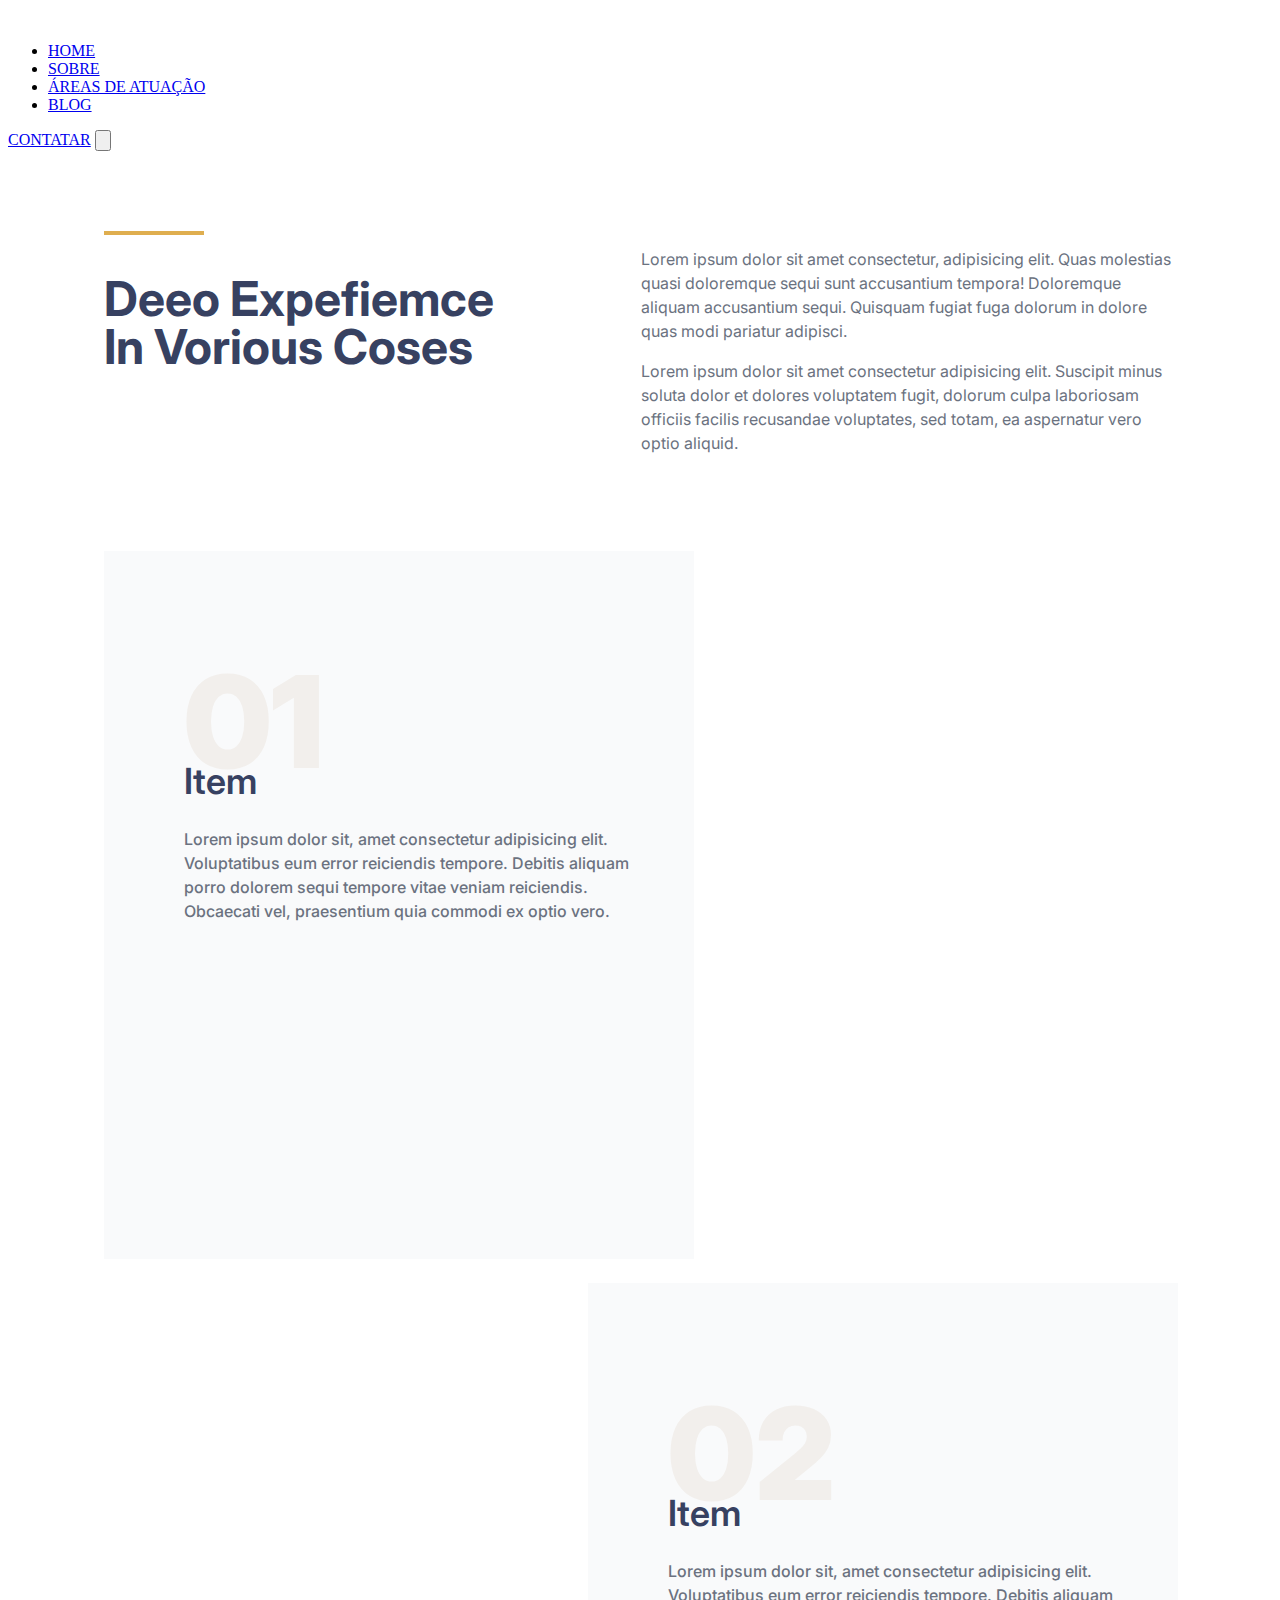
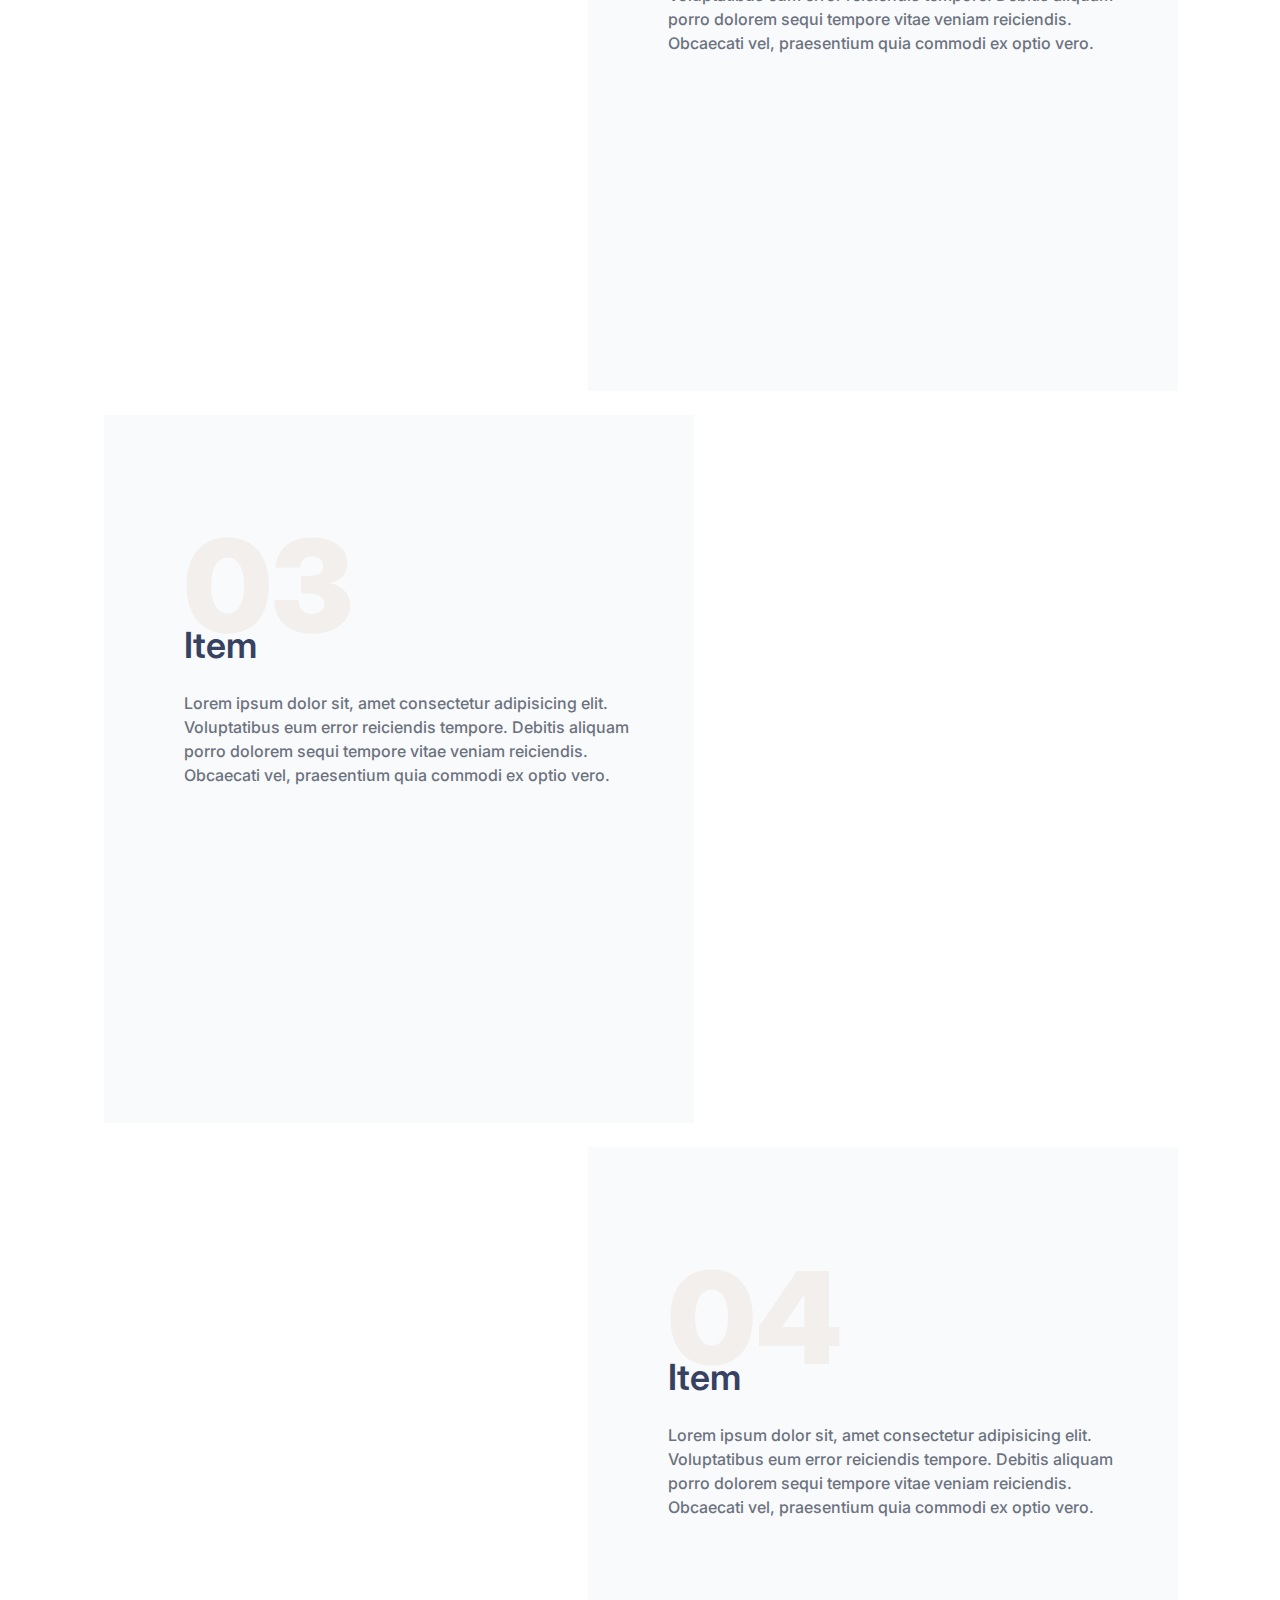
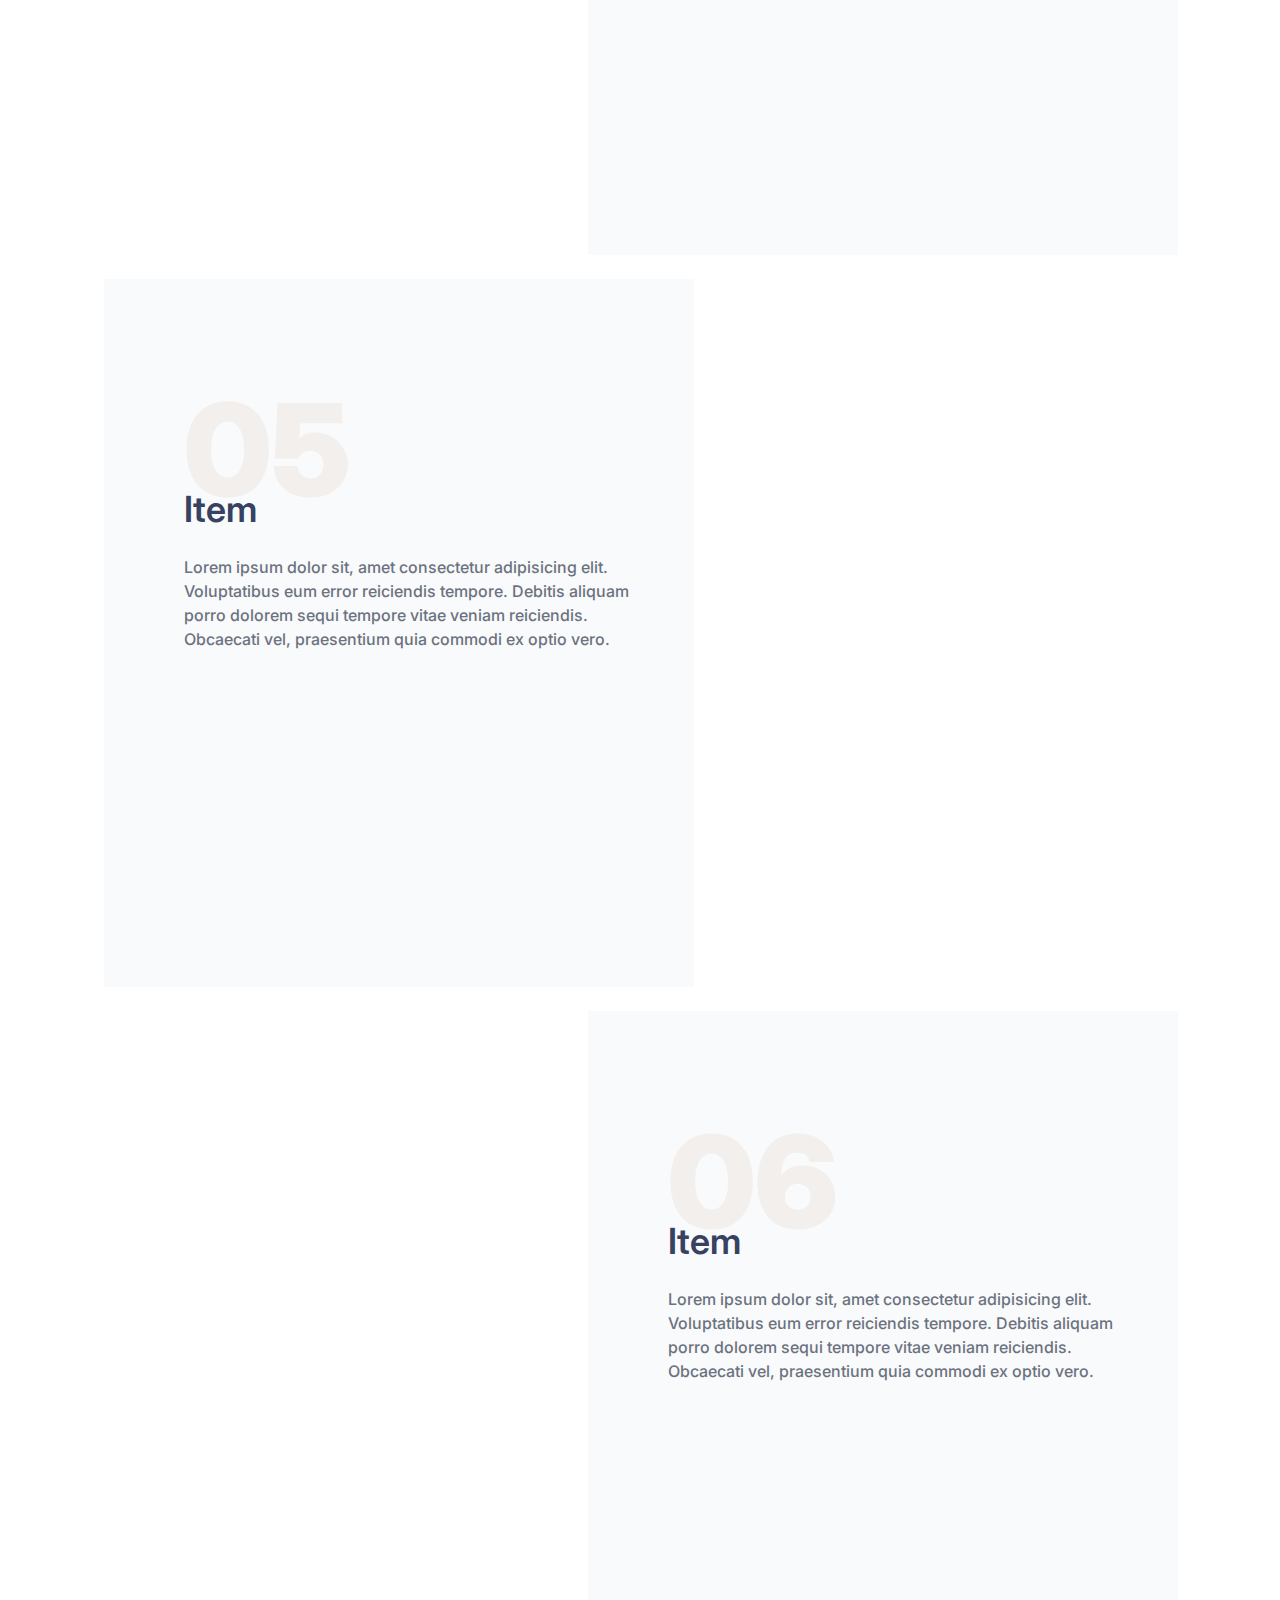
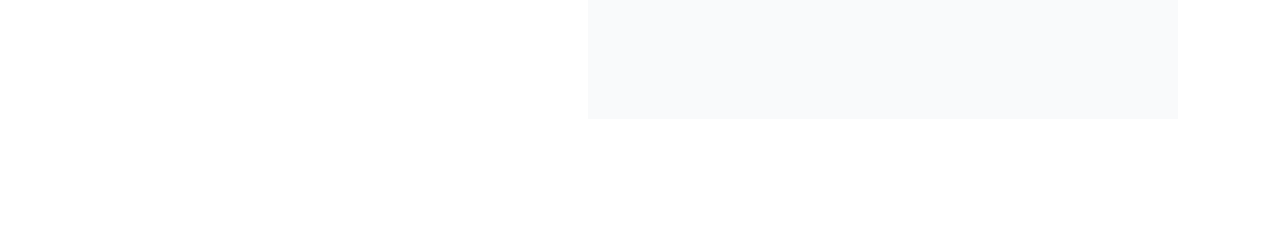
==== areasdeatuacao/index.html @ 04ce1895 "Add files via upload" ====
<!DOCTYPE html>
<html lang="pt-br">
<head>
    <meta charset="UTF-8">
    <meta name="viewport" content="width=device-width, initial-scale=1.0">
    <title>Home - Felipe de Castro Adv</title>
    <link rel="icon" type="image/x-icon" href="/resources/fdc - Copia.png">
    <link rel="stylesheet" href="/felipedecastro/style/main.css">
    <link rel="stylesheet" href="style.css">
</head>
<body>
    <header>
        <a href="/felipedecastro">
            <img class="logo" src="/felipedecastro/resources/fdc_main_logo.png" alt="">
        </a>

        <ul class="pages">
            <li><a href="/felipedecastro" class="page">HOME</a></li>
            <li><a href="/felipedecastro/sobre/" class="page">SOBRE</a></li>
            <li class="active"><a href="/felipedecastro/areasdeatuacao/" class="page active">ÁREAS DE ATUAÇÃO</a></li>
            <li><a href="#" class="page">BLOG</a></li>
        </ul>
        
        <div class="btn-nav">
            <a href="/felipedecastro/contato/" class="btn contact-btn">CONTATAR</a>
            <input type="button" id="menu">
        </div>
    </header>
    <div id="container">
        <div id="text-before-content-wp">
            <div class="bar-nav">
                <div class="bar"></div>
                <h2>Deeo Expefiemce<br/>
                    In Vorious Coses</h2>
            </div>
            <div class="paragraph-nav">
                <p>Lorem ipsum dolor sit amet consectetur, adipisicing elit. Quas molestias quasi doloremque sequi sunt accusantium tempora! Doloremque aliquam accusantium sequi. Quisquam fugiat fuga dolorum in dolore quas modi pariatur adipisci.</p>
                <p>Lorem ipsum dolor sit amet consectetur adipisicing elit. Suscipit minus soluta dolor et dolores voluptatem fugit, dolorum culpa laboriosam officiis facilis recusandae voluptates, sed totam, ea aspernatur vero optio aliquid.</p>
            </div>
        </div>
        <section id="content-wp">
            <div class="item-text-image">
                <div class="item-text">
                    <h3><span>01</span>Item</h3>
                    <p>Lorem ipsum dolor sit, amet consectetur adipisicing elit. Voluptatibus eum error reiciendis tempore. Debitis aliquam porro dolorem sequi tempore vitae veniam reiciendis. Obcaecati vel, praesentium quia commodi ex optio vero.</p>
                </div>
                <img src="https://hughesmathews.com/wp-content/uploads/2023/02/homepage_card2.png" alt="">
            </div>
            <div class="item-text-image reverse">
                <div class="item-text">
                    <h3><span>02</span>Item</h3>
                    <p>Lorem ipsum dolor sit, amet consectetur adipisicing elit. Voluptatibus eum error reiciendis tempore. Debitis aliquam porro dolorem sequi tempore vitae veniam reiciendis. Obcaecati vel, praesentium quia commodi ex optio vero.</p>
                </div>
                <img src="https://hughesmathews.com/wp-content/uploads/2023/02/homepage_card2.png" alt="">
            </div>
            <div class="item-text-image">
                <div class="item-text">
                    <h3><span>03</span>Item</h3>
                    <p>Lorem ipsum dolor sit, amet consectetur adipisicing elit. Voluptatibus eum error reiciendis tempore. Debitis aliquam porro dolorem sequi tempore vitae veniam reiciendis. Obcaecati vel, praesentium quia commodi ex optio vero.</p>
                </div>
                <img src="https://hughesmathews.com/wp-content/uploads/2023/02/homepage_card2.png" alt="">
            </div>
            <div class="item-text-image reverse">
                <div class="item-text">
                    <h3><span>04</span>Item</h3>
                    <p>Lorem ipsum dolor sit, amet consectetur adipisicing elit. Voluptatibus eum error reiciendis tempore. Debitis aliquam porro dolorem sequi tempore vitae veniam reiciendis. Obcaecati vel, praesentium quia commodi ex optio vero.</p>
                </div>
                <img src="https://hughesmathews.com/wp-content/uploads/2023/02/homepage_card2.png" alt="">
            </div>
            <div class="item-text-image">
                <div class="item-text">
                    <h3><span>05</span>Item</h3>
                    <p>Lorem ipsum dolor sit, amet consectetur adipisicing elit. Voluptatibus eum error reiciendis tempore. Debitis aliquam porro dolorem sequi tempore vitae veniam reiciendis. Obcaecati vel, praesentium quia commodi ex optio vero.</p>
                </div>
                <img src="https://hughesmathews.com/wp-content/uploads/2023/02/homepage_card2.png" alt="">
            </div>
            <div class="item-text-image reverse">
                <div class="item-text">
                    <h3><span>06</span>Item</h3>
                    <p>Lorem ipsum dolor sit, amet consectetur adipisicing elit. Voluptatibus eum error reiciendis tempore. Debitis aliquam porro dolorem sequi tempore vitae veniam reiciendis. Obcaecati vel, praesentium quia commodi ex optio vero.</p>
                </div>
                <img src="https://hughesmathews.com/wp-content/uploads/2023/02/homepage_card2.png" alt="">
            </div>
        </section>
    </div>
    <script src="/felipedecastro/main.js"></script>
</body>
</html>
---- areasdeatuacao/style.css ----
@import url("https://fonts.googleapis.com/css2?family=Inter:wght@100..900&display=swap");
#container {
  width: 85%;
  margin-left: 7.5vw;
}

#content-wp {
  padding-bottom: 80px;
}

#text-before-content-wp {
  display: flex;
  font-family: "Inter", sans-serif;
  padding: 80px 0;
}
#text-before-content-wp p:not(:last-child) {
  margin-bottom: 16px;
}
#text-before-content-wp p {
  font-family: "Inter", sans-serif;
  font-size: 16px;
  color: #6B7280;
  line-height: 150%;
}
#text-before-content-wp .bar-nav {
  width: 50%;
}
#text-before-content-wp .paragraph-nav {
  width: 50%;
}
#text-before-content-wp .bar {
  width: 100px;
  height: 4px;
  background-color: #DFAE4F;
  margin-bottom: 32px;
}
#text-before-content-wp h2 {
  color: #374161;
  font-weight: 700;
  font-size: 48px;
  line-height: 1;
  font-family: "Inter", sans-serif;
}

.reverse {
  flex-direction: row-reverse;
}

.item-text-image {
  display: flex;
  height: 708px;
  gap: 24px;
  margin-bottom: 24px;
}
.item-text-image .item-text {
  width: 50%;
  padding: 80px 50px 80px 80px;
  background-color: #F9FAFB;
}
.item-text-image .item-text span {
  position: absolute;
  bottom: 4px;
  color: rgba(186, 151, 109, 0.1);
  font-size: 128px;
  font-family: "Inter", sans-serif;
  font-weight: 900;
}
.item-text-image .item-text h3 {
  position: relative;
  margin-bottom: 24px;
  margin-top: 128px;
  font-weight: 600;
  font-size: 36px;
  color: #374161;
  font-family: "Inter", sans-serif;
}
.item-text-image .item-text p {
  font-family: "Inter", sans-serif;
  font-size: 16px;
  color: #6B7280;
  line-height: 150%;
  font-weight: 500;
}
.item-text-image img {
  width: 50%;
  -o-object-fit: cover;
     object-fit: cover;
}/*# sourceMappingURL=style.css.map */
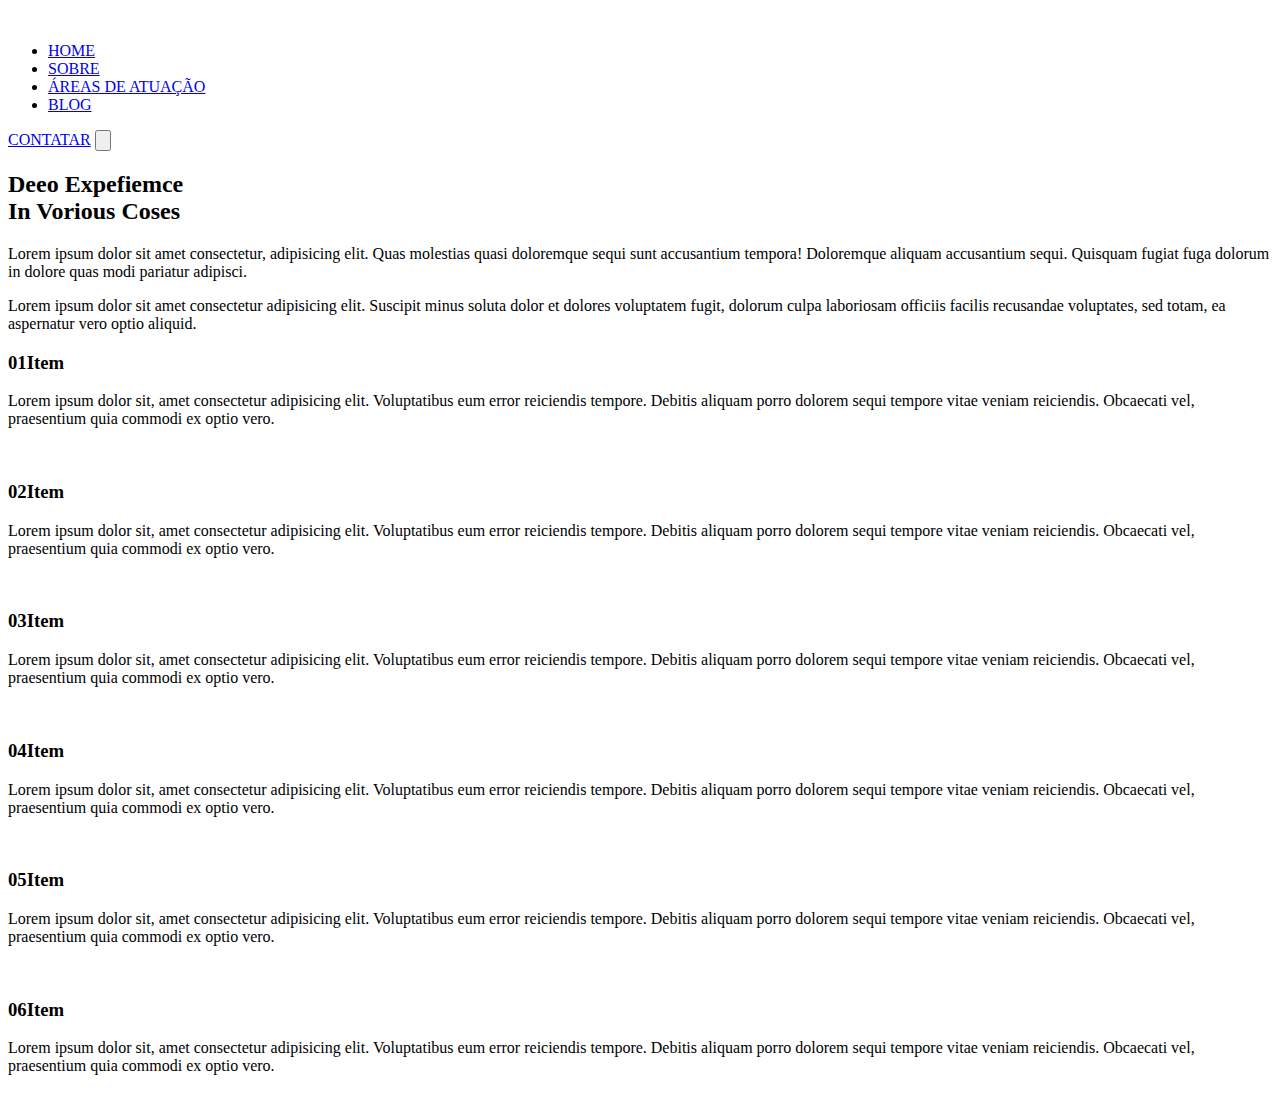
==== commit bf9f104f: "Add files via upload" ====
--- a/areasdeatuacao/index.html
+++ b/areasdeatuacao/index.html
@@ -6,7 +6,7 @@
     <title>Home - Felipe de Castro Adv</title>
     <link rel="icon" type="image/x-icon" href="/resources/fdc - Copia.png">
     <link rel="stylesheet" href="/felipedecastro/style/main.css">
-    <link rel="stylesheet" href="style.css">
+    <link rel="stylesheet" href="/felipedecastro/areasdeatuacao/style.css">
 </head>
 <body>
     <header>
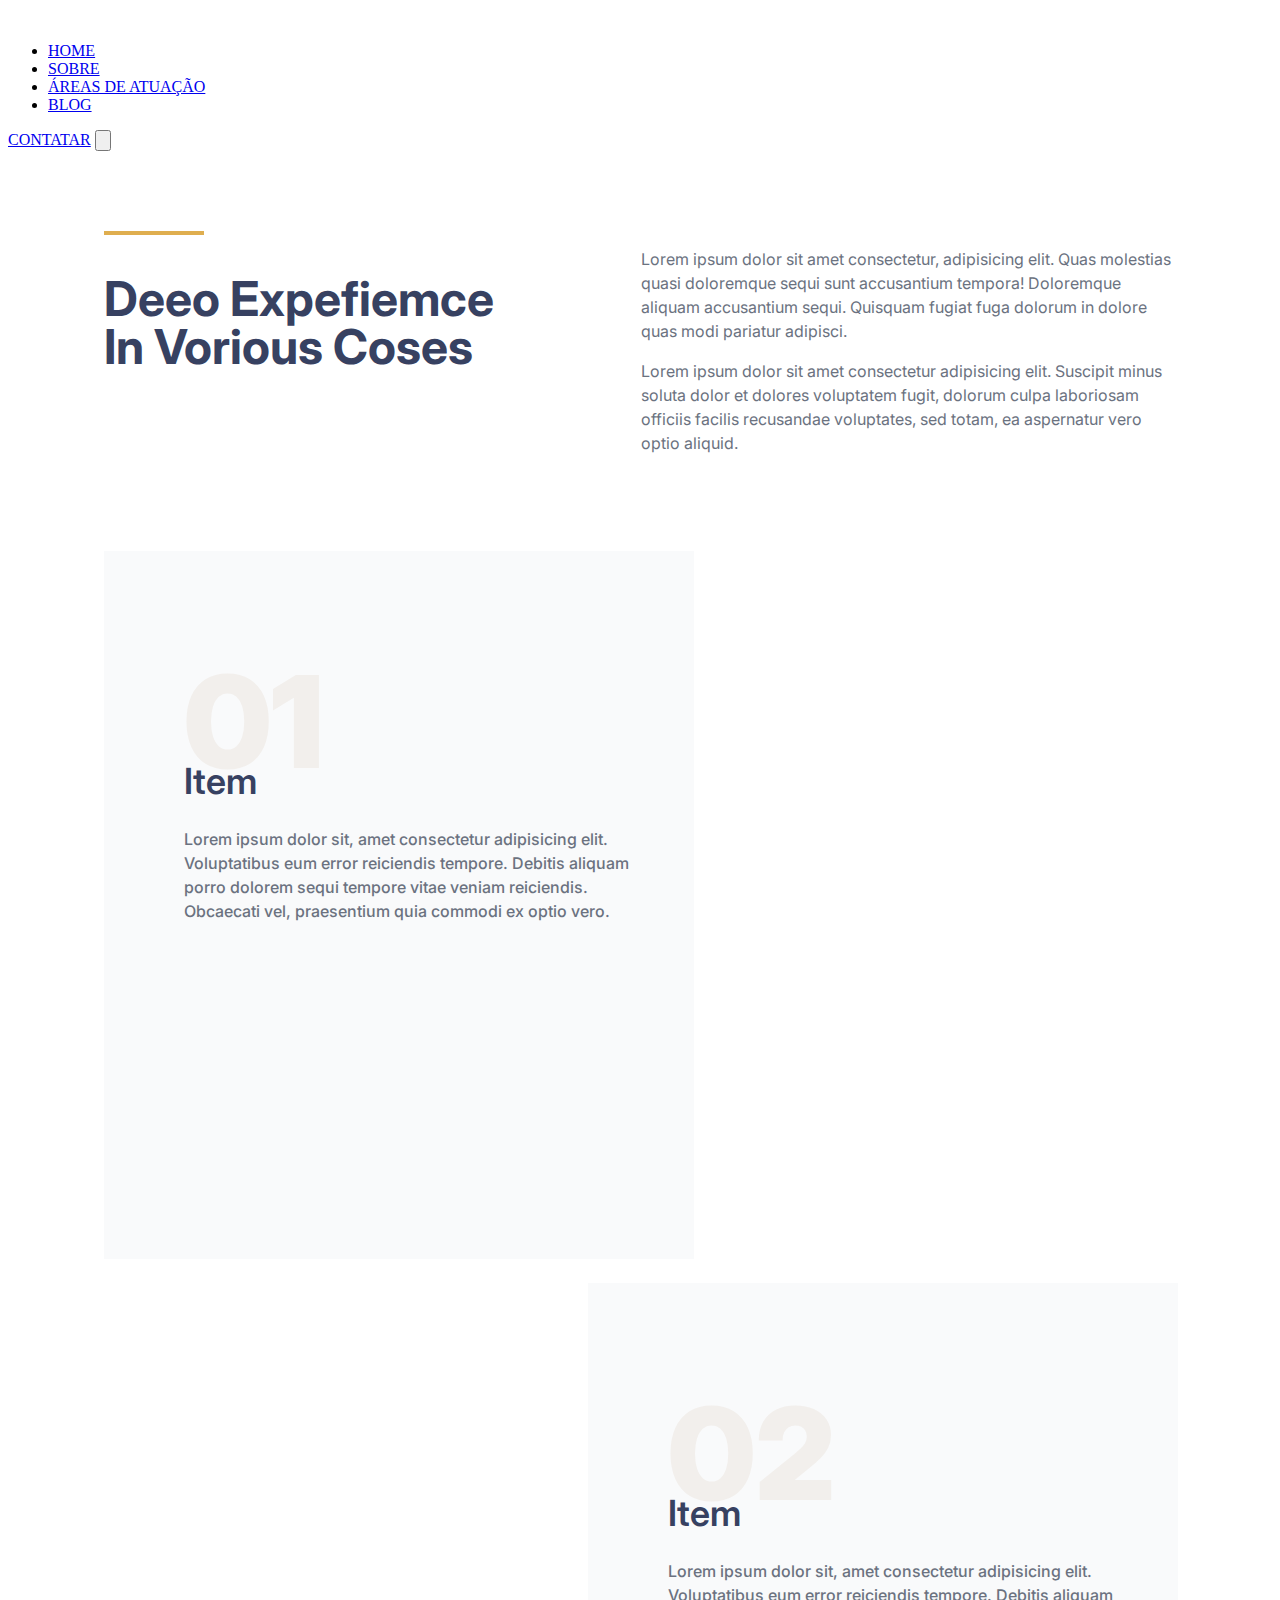
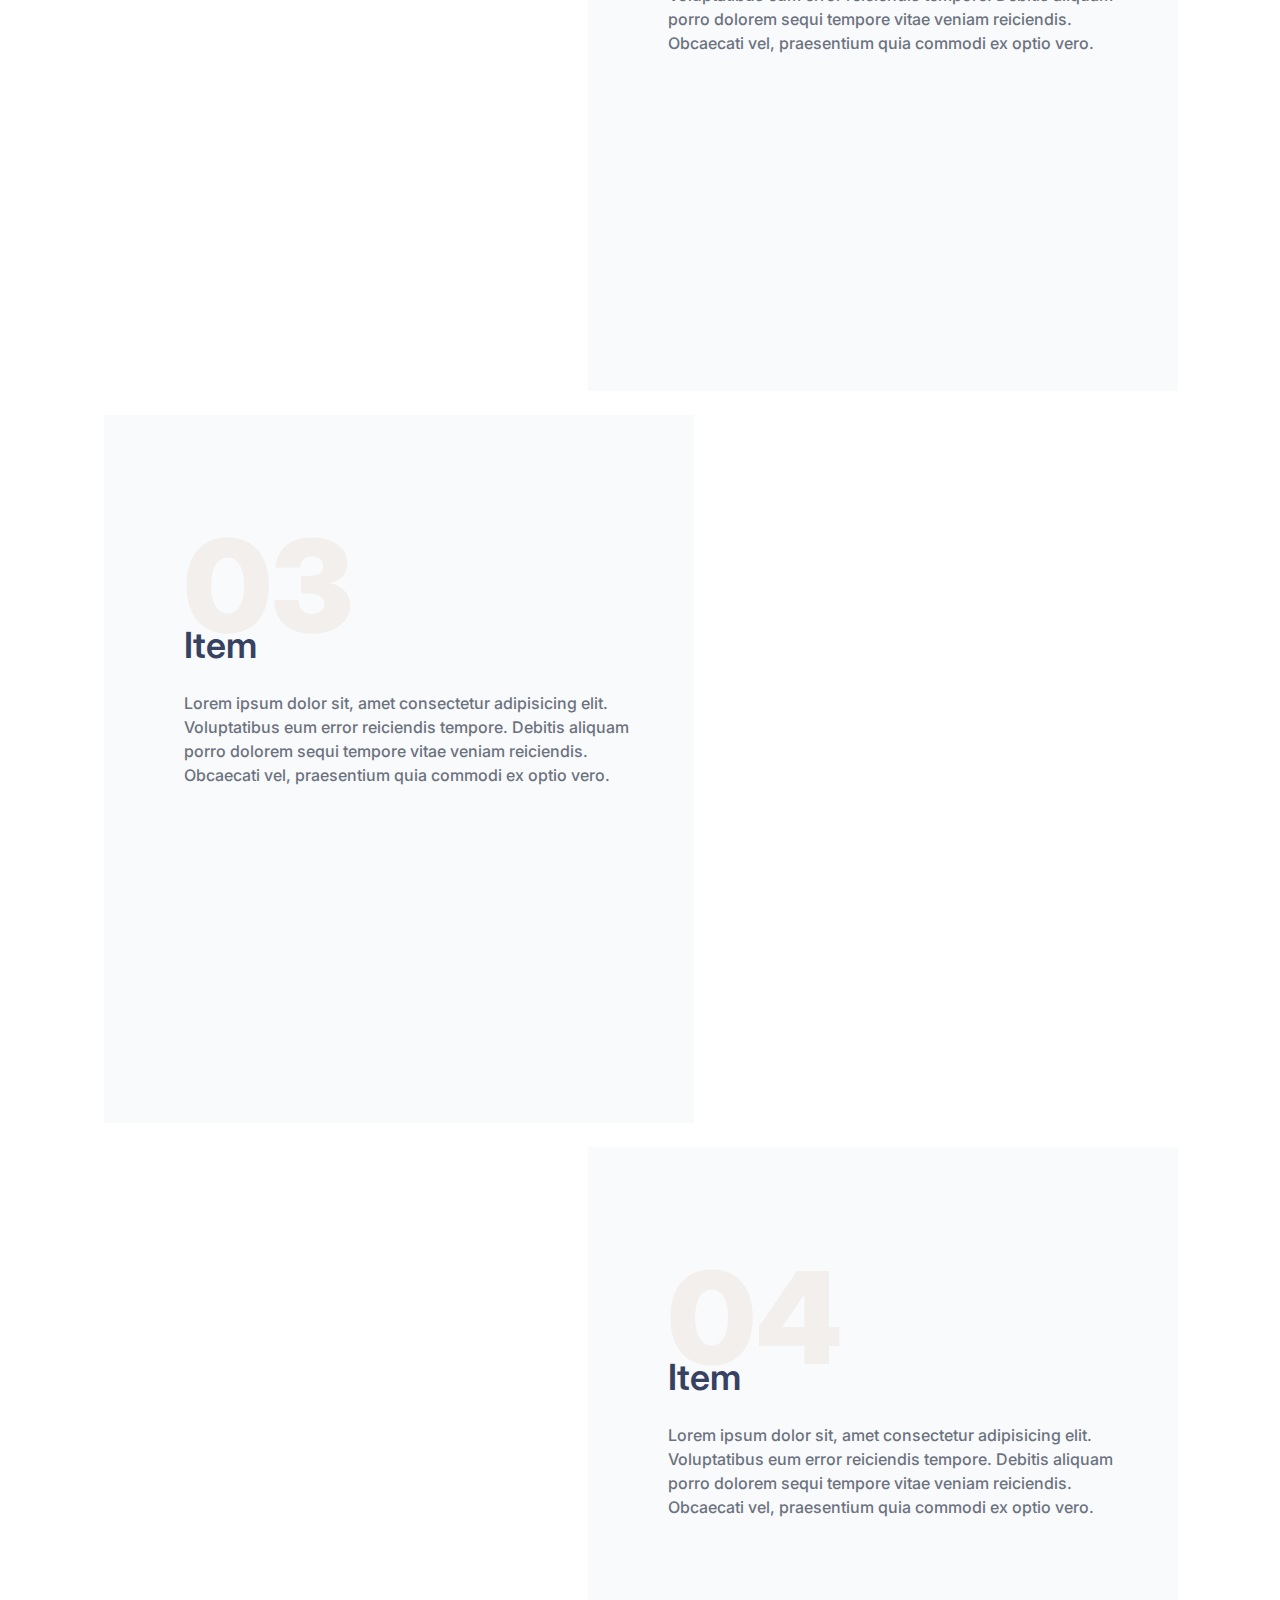
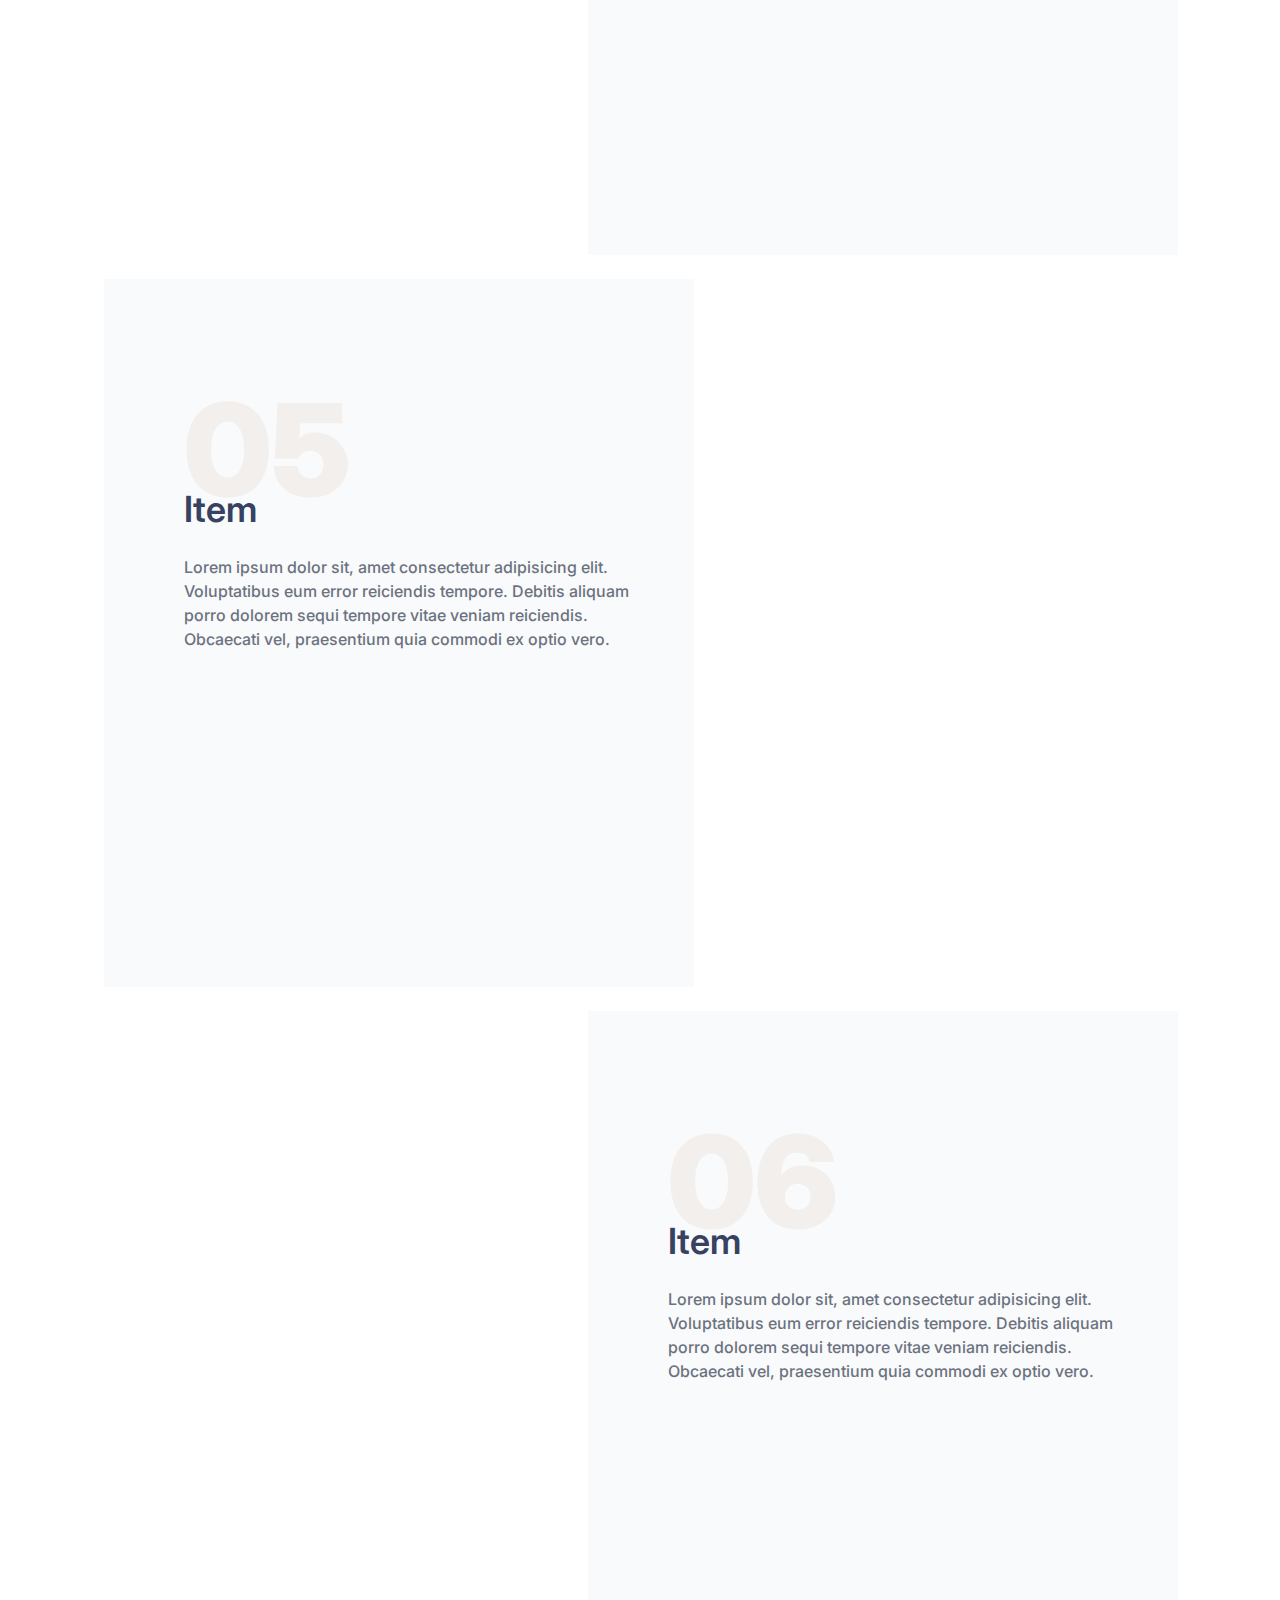
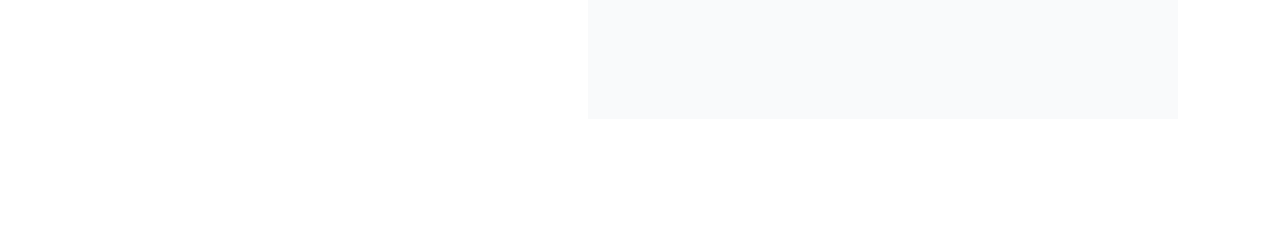
==== commit 0d5f04e7: "Add files via upload" ====
--- a/areasdeatuacao/index.html
+++ b/areasdeatuacao/index.html
@@ -6,7 +6,7 @@
     <title>Home - Felipe de Castro Adv</title>
     <link rel="icon" type="image/x-icon" href="/resources/fdc - Copia.png">
     <link rel="stylesheet" href="/felipedecastro/style/main.css">
-    <link rel="stylesheet" href="/felipedecastro/areasdeatuacao/style.css">
+    <link rel="stylesheet" href="https://arthurnunesdecastro.github.io/felipedecastro/areasdeatuacao/style.css">
 </head>
 <body>
     <header>
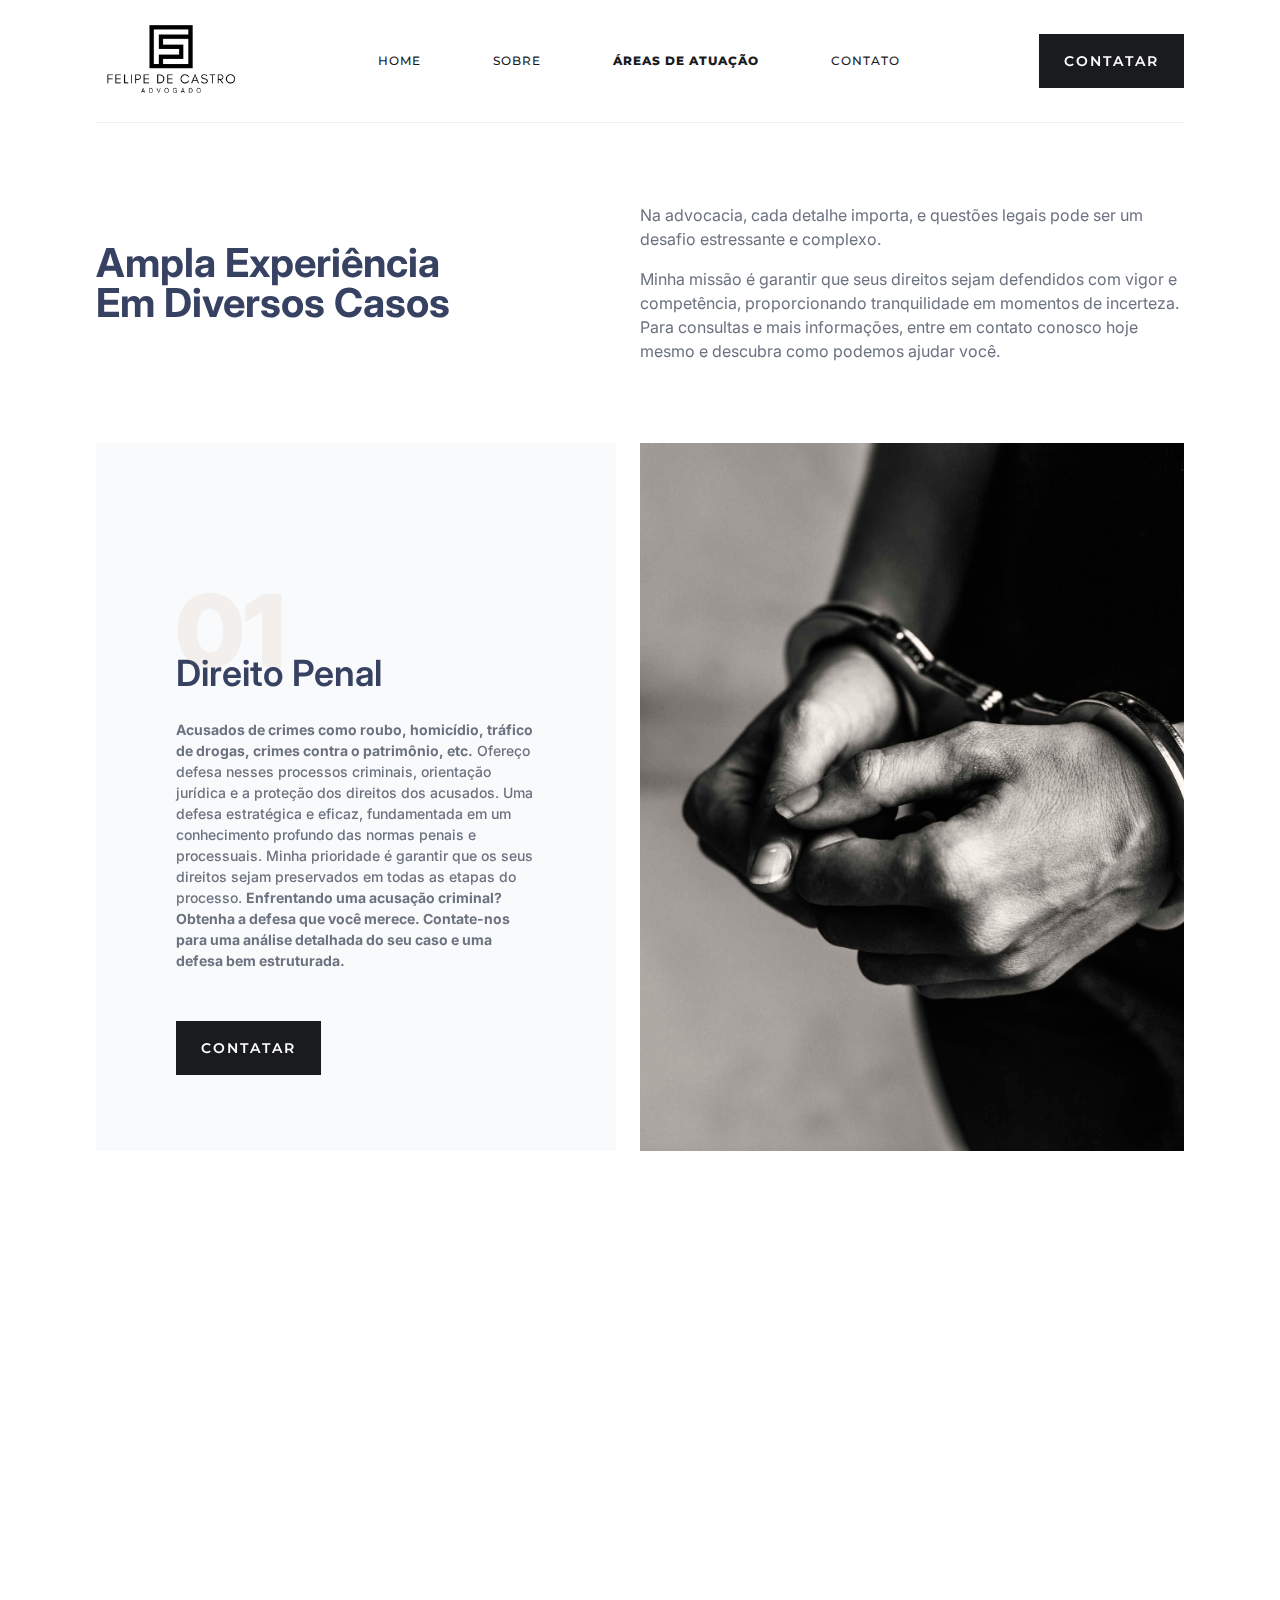
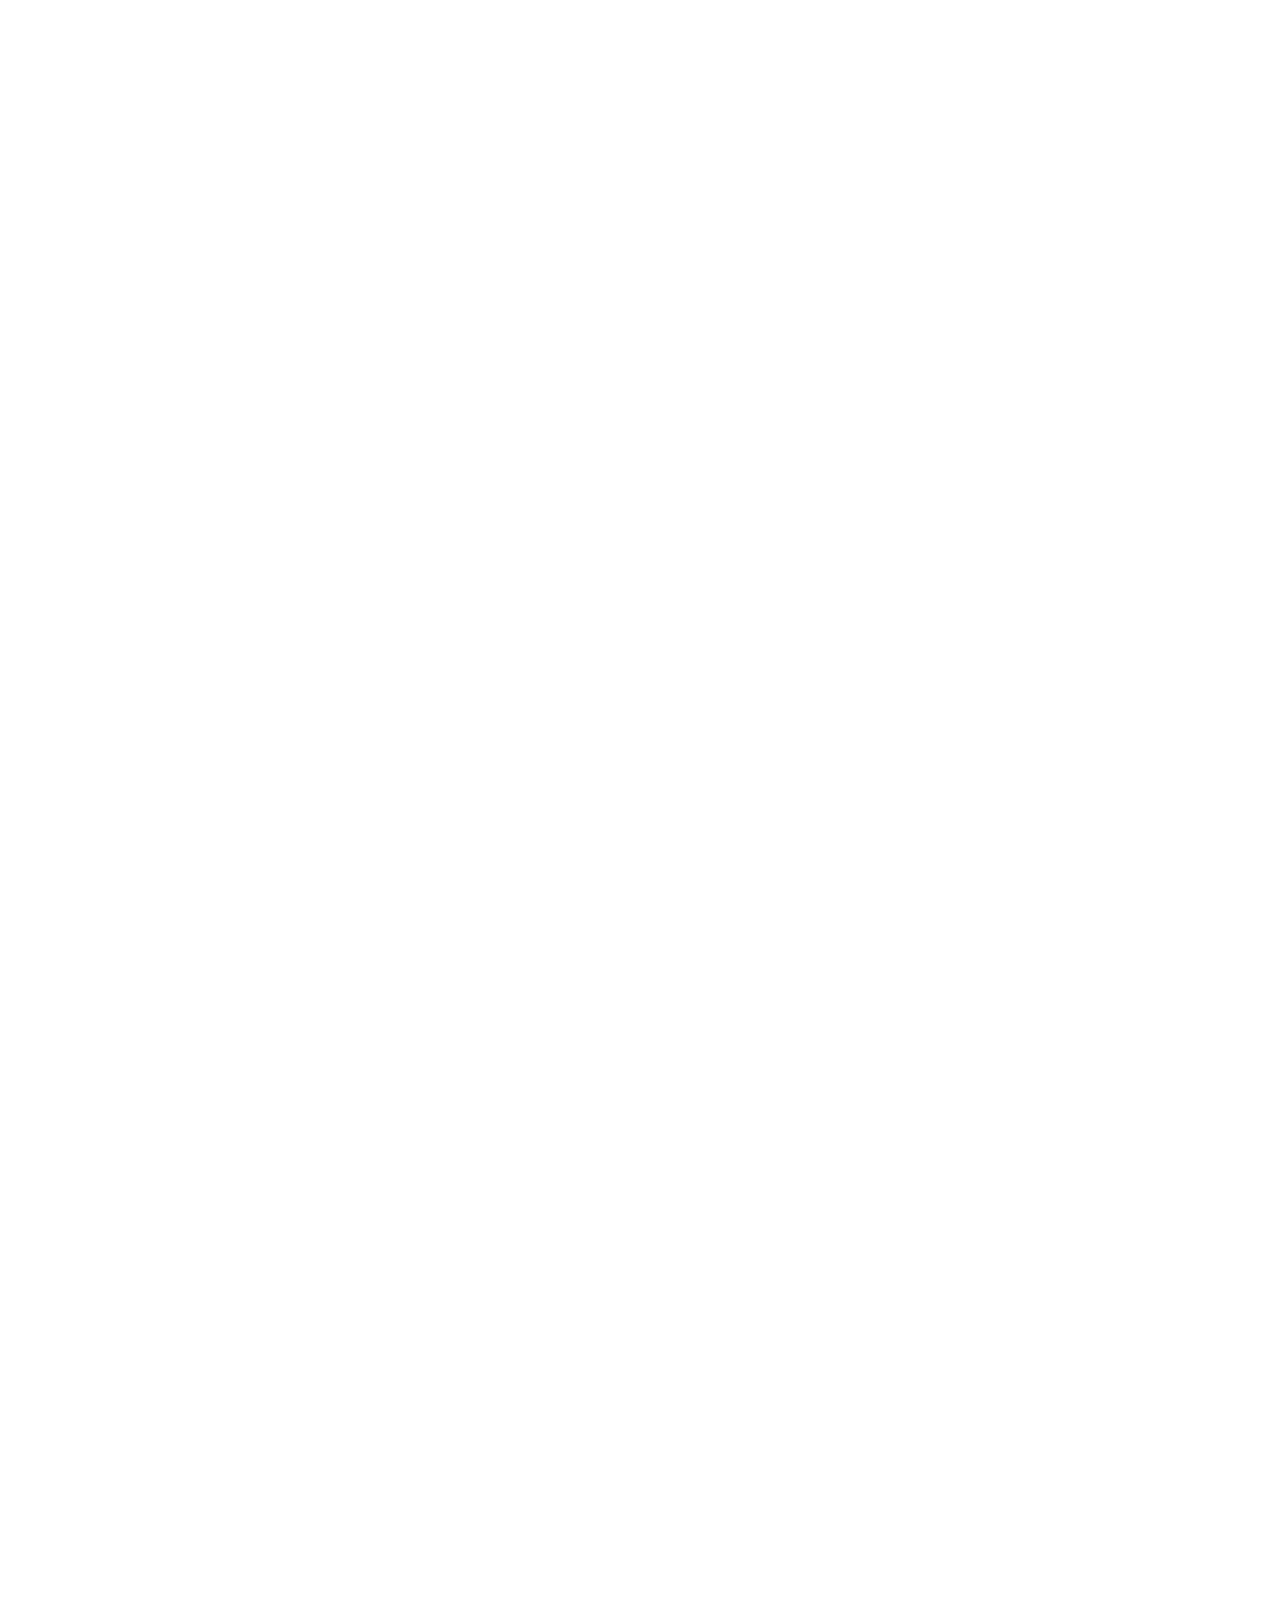
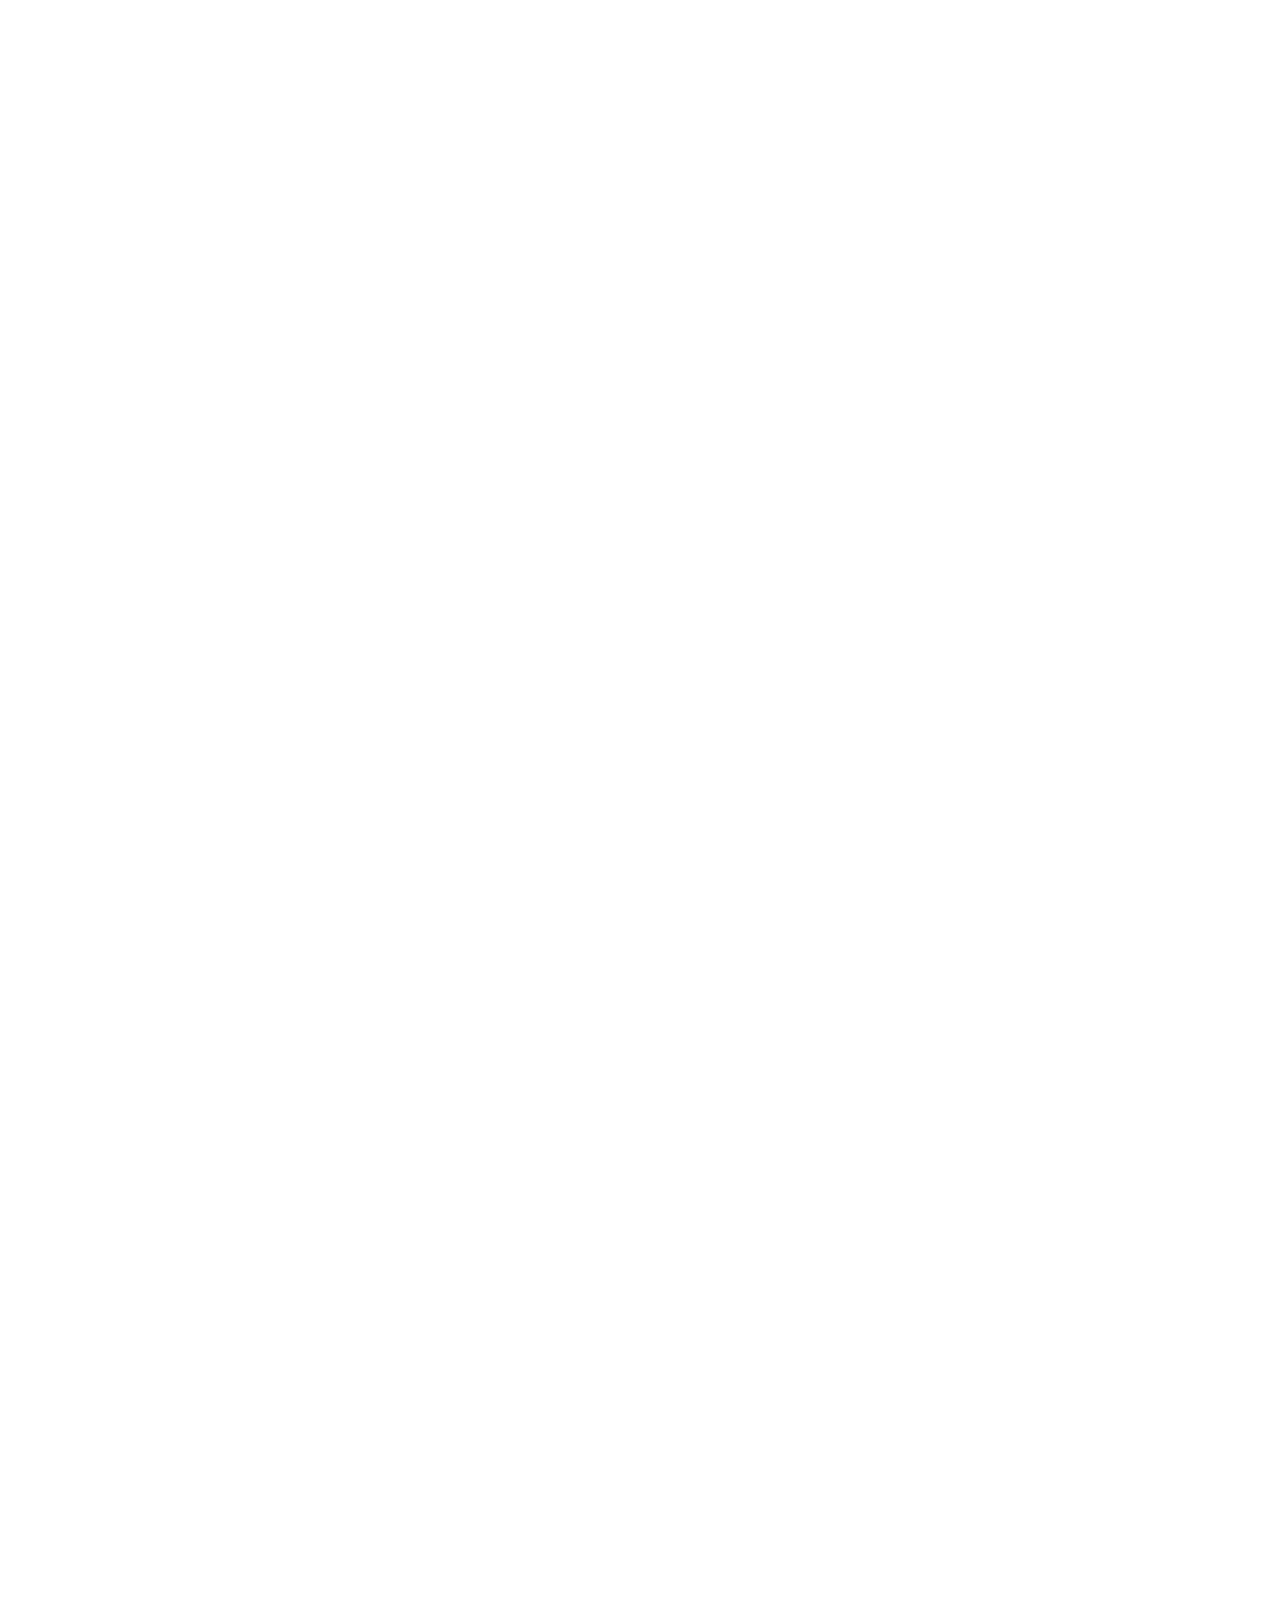
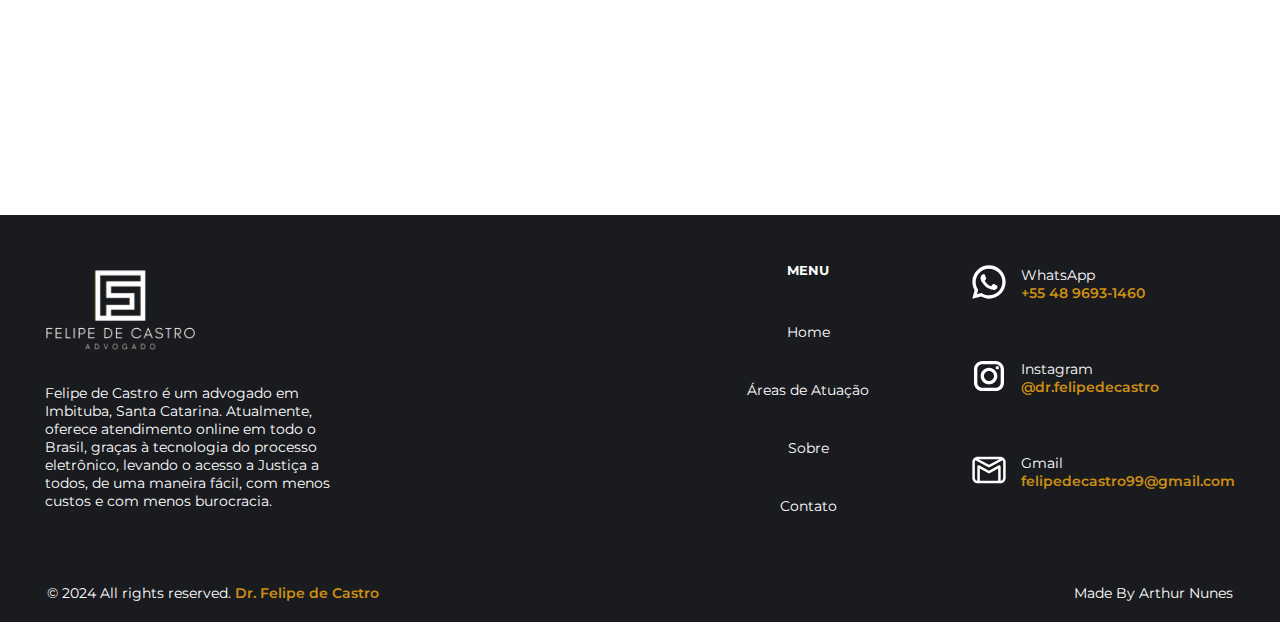
==== commit bf437437: "Add files via upload" ====
--- a/areasdeatuacao/index.html
+++ b/areasdeatuacao/index.html
@@ -3,86 +3,173 @@
 <head>
     <meta charset="UTF-8">
     <meta name="viewport" content="width=device-width, initial-scale=1.0">
-    <title>Home - Felipe de Castro Adv</title>
-    <link rel="icon" type="image/x-icon" href="/resources/fdc - Copia.png">
-    <link rel="stylesheet" href="/felipedecastro/style/main.css">
-    <link rel="stylesheet" href="https://arthurnunesdecastro.github.io/felipedecastro/areasdeatuacao/style.css">
+    <title>Áreas de Atuação | Felipe de Castro Adv</title>
+    <link rel="icon" type="image/x-icon" href="../resources/fdc - Copia.png">
+    <link rel="stylesheet" href="../style/main.css">        
+    <link rel="stylesheet" href="style.css">
+    <link href="https://unpkg.com/aos@2.3.1/dist/aos.css" rel="stylesheet">
+
 </head>
 <body>
     <header>
-        <a href="/felipedecastro">
-            <img class="logo" src="/felipedecastro/resources/fdc_main_logo.png" alt="">
+        <a href="../index.html">
+            <img class="logo" src="../resources/fdc_main_logo.png" alt="">
         </a>
 
         <ul class="pages">
-            <li><a href="/felipedecastro" class="page">HOME</a></li>
-            <li><a href="/felipedecastro/sobre/" class="page">SOBRE</a></li>
-            <li class="active"><a href="/felipedecastro/areasdeatuacao/" class="page active">ÁREAS DE ATUAÇÃO</a></li>
-            <li><a href="#" class="page">BLOG</a></li>
+            <li><a href="../index.html" class="page">HOME</a></li>
+            <li><a href="/sobre/" class="page">SOBRE</a></li>
+            <li class="active"><a href="/areasdeatuacao/" class="page active">ÁREAS DE ATUAÇÃO</a></li>
+            <li><a href="/contato/" class="page">CONTATO</a></li>
         </ul>
         
         <div class="btn-nav">
-            <a href="/felipedecastro/contato/" class="btn contact-btn">CONTATAR</a>
+            <a href="/contato/" class="btn contact-btn">CONTATAR</a>
             <input type="button" id="menu">
         </div>
     </header>
+
     <div id="container">
-        <div id="text-before-content-wp">
+        <div id="text-before-content-wp" data-aos="fade-right" data-aos-easing="linear" data-aos-duration="1000">
             <div class="bar-nav">
-                <div class="bar"></div>
-                <h2>Deeo Expefiemce<br/>
-                    In Vorious Coses</h2>
+                <!-- <div class="bar"></div> -->
+                <h2>Ampla Experiência<br/>
+                    Em Diversos Casos</h2>
             </div>
             <div class="paragraph-nav">
-                <p>Lorem ipsum dolor sit amet consectetur, adipisicing elit. Quas molestias quasi doloremque sequi sunt accusantium tempora! Doloremque aliquam accusantium sequi. Quisquam fugiat fuga dolorum in dolore quas modi pariatur adipisci.</p>
-                <p>Lorem ipsum dolor sit amet consectetur adipisicing elit. Suscipit minus soluta dolor et dolores voluptatem fugit, dolorum culpa laboriosam officiis facilis recusandae voluptates, sed totam, ea aspernatur vero optio aliquid.</p>
+                <p>Na advocacia, cada detalhe importa, e questões legais pode ser um desafio estressante e complexo.</p>
+                <p>Minha missão é garantir que seus direitos sejam defendidos com vigor e competência, proporcionando tranquilidade em momentos de incerteza. Para consultas e mais informações, entre em contato conosco hoje mesmo e descubra como podemos ajudar você.</p>
             </div>
         </div>
         <section id="content-wp">
-            <div class="item-text-image">
+            <div class="item-text-image" data-aos="fade-up" data-aos-easing="linear" data-aos-duration="1500">
+                <div class="item-text" >
+                    <h3><span>01</span>Direito Penal</h3>
+                    <p><b>Acusados de crimes como roubo, homicídio, tráfico de drogas, crimes contra o patrimônio, etc.</b>
+                        Ofereço defesa nesses processos criminais, orientação jurídica e a proteção dos direitos dos acusados. Uma defesa estratégica e eficaz, fundamentada em um conhecimento profundo das normas penais e processuais. Minha prioridade é garantir que os seus direitos sejam preservados em todas as etapas do processo.
+                        <b>Enfrentando uma acusação criminal? Obtenha a defesa que você merece. Contate-nos para uma análise detalhada do seu caso e uma defesa bem estruturada.</b>
+                    </p>
+                    <a href="/contato/" class="btn contact-btn">CONTATAR</a>
+                </div>
+                <img src="../resources/direito-penal.jpg" alt="">
+            </div>
+            <div class="item-text-image reverse" data-aos="fade-up" data-aos-easing="linear" data-aos-duration="1500">
                 <div class="item-text">
-                    <h3><span>01</span>Item</h3>
-                    <p>Lorem ipsum dolor sit, amet consectetur adipisicing elit. Voluptatibus eum error reiciendis tempore. Debitis aliquam porro dolorem sequi tempore vitae veniam reiciendis. Obcaecati vel, praesentium quia commodi ex optio vero.</p>
+                    <h3><span>02</span>Direito Trabalhista</h3>
+                    <p><b>Direitos trabalhistas, rescisões, acordos coletivos e condições de trabalho.</b> Ofereço uma assistência completa tanto para trabalhadores quanto para empregadores. Meu compromisso é resolver conflitos trabalhistas de maneira rápida e eficiente, sempre buscando o melhor resultado para você cliente. <b>Tem uma questão trabalhista? Estou à disposição para fornecer uma orientação especializada. Entre em contato e agende uma consulta.</b></p>
+                    <a href="/contato/" class="btn contact-btn">CONTATAR</a>
                 </div>
-                <img src="https://hughesmathews.com/wp-content/uploads/2023/02/homepage_card2.png" alt="">
+                <img src="../resources/direito-trabalhista.png" alt="">
             </div>
-            <div class="item-text-image reverse">
+            <div class="item-text-image" data-aos="fade-up" data-aos-easing="linear" data-aos-duration="1500">
                 <div class="item-text">
-                    <h3><span>02</span>Item</h3>
-                    <p>Lorem ipsum dolor sit, amet consectetur adipisicing elit. Voluptatibus eum error reiciendis tempore. Debitis aliquam porro dolorem sequi tempore vitae veniam reiciendis. Obcaecati vel, praesentium quia commodi ex optio vero.</p>
+                    <h3><span>03</span>Direito da Família</h3>
+                    <p>
+                    <b>Relações familiares e as obrigações e direitos decorrentes destas relações, incluindo divórcios, guarda de filhos, pensão alimentícia e adoção.</b> É uma área delicada que requer sensibilidade e conhecimento jurídico especializado.
+                        Estou pronto para oferecer suporte jurídico e emocional em momentos difíceis. Trabalhamos com discrição e respeito, buscando sempre soluções que preservem os laços familiares e o bem-estar dos envolvidos.
+                        <br/><b>Precisando de orientação em questões familiares? Entre em contato conosco para uma consulta confidencial e descubra como podemos ajudar a resolver seus problemas familiares de maneira justa e eficiente.</b>
+                    </p>
+                    <a href="/contato/" class="btn contact-btn">CONTATAR</a>
                 </div>
-                <img src="https://hughesmathews.com/wp-content/uploads/2023/02/homepage_card2.png" alt="">
+                <img src="../resources/direito-familia.png" alt="">
             </div>
-            <div class="item-text-image">
+            <div class="item-text-image reverse" data-aos="fade-up" data-aos-easing="linear" data-aos-duration="1500">
                 <div class="item-text">
-                    <h3><span>03</span>Item</h3>
-                    <p>Lorem ipsum dolor sit, amet consectetur adipisicing elit. Voluptatibus eum error reiciendis tempore. Debitis aliquam porro dolorem sequi tempore vitae veniam reiciendis. Obcaecati vel, praesentium quia commodi ex optio vero.</p>
+                    <h3><span>04</span>Direito Tributário</h3>
+                    <p>
+                        <b>Negociação de dívidas, defesa em autos de infração, planejamento tributário para empresas, recuperação de créditos tributários, consultoria em questões fiscais internacionais.</b>
+                        Trabalho para minimizar os impactos tributários e garantir que meus clientes estejam em conformidade com a legislação vigente. <b> Tem dúvidas ou problemas fiscais? Entre em contato para uma consulta e descubra como podemos ajudar a otimizar sua situação tributária e resolver pendências fiscais.</b>
+                    </p>
+                    <a href="/contato/" class="btn contact-btn">CONTATAR</a>
                 </div>
-                <img src="https://hughesmathews.com/wp-content/uploads/2023/02/homepage_card2.png" alt="">
+                <img src="../resources/direito-tributario.jpg" alt="">
             </div>
-            <div class="item-text-image reverse">
+            <div class="item-text-image" data-aos="fade-up" data-aos-easing="linear" data-aos-duration="1500">
                 <div class="item-text">
-                    <h3><span>04</span>Item</h3>
-                    <p>Lorem ipsum dolor sit, amet consectetur adipisicing elit. Voluptatibus eum error reiciendis tempore. Debitis aliquam porro dolorem sequi tempore vitae veniam reiciendis. Obcaecati vel, praesentium quia commodi ex optio vero.</p>
+                    <h3><span>05</span>Direito Previdenciário</h3>
+                    <p><b>Aposentadorias, pensões, auxílios, e benefícios concedidos pelo INSS.</b> É essencial para garantir a segurança e o bem-estar de trabalhadores e aposentados. Garantindo que meus clientes recebam os benefícios a que têm direito. Nossa abordagem é detalhista e dedicada.
+                        <b>Está enfrentando problemas com benefícios previdenciários? Entre em contato conosco para uma consulta e descubra como posso ajudar.</b></p>
+                    <a href="/contato/" class="btn contact-btn">CONTATAR</a>
                 </div>
-                <img src="https://hughesmathews.com/wp-content/uploads/2023/02/homepage_card2.png" alt="">
+                <img src="../resources/Idoso-INSS.webp" alt="">
             </div>
-            <div class="item-text-image">
+            <div class="item-text-image reverse" data-aos="fade-up" data-aos-easing="linear" data-aos-duration="1500">
                 <div class="item-text">
-                    <h3><span>05</span>Item</h3>
-                    <p>Lorem ipsum dolor sit, amet consectetur adipisicing elit. Voluptatibus eum error reiciendis tempore. Debitis aliquam porro dolorem sequi tempore vitae veniam reiciendis. Obcaecati vel, praesentium quia commodi ex optio vero.</p>
+                    <h3><span>06</span>Direito do Consumidor</h3>
+                    <p><b>Práticas abusivas, contratos, e garantias.</b>Ofereço uma defesa robusta contra práticas abusivas e oriento os consumidores sobre seus direitos. Trabalho para resolver conflitos de consumo de forma eficiente, garantindo a proteção dos interesses dos meus clientes.
+                        <b>Tem problemas com uma compra ou serviço? Entre em contato conosco para uma consulta e saiba como posso ajudar a proteger seus direitos como consumidor.</b></p>
+                    <a href="/contato/" class="btn contact-btn">CONTATAR</a>
                 </div>
-                <img src="https://hughesmathews.com/wp-content/uploads/2023/02/homepage_card2.png" alt="">
-            </div>
-            <div class="item-text-image reverse">
-                <div class="item-text">
-                    <h3><span>06</span>Item</h3>
-                    <p>Lorem ipsum dolor sit, amet consectetur adipisicing elit. Voluptatibus eum error reiciendis tempore. Debitis aliquam porro dolorem sequi tempore vitae veniam reiciendis. Obcaecati vel, praesentium quia commodi ex optio vero.</p>
-                </div>
-                <img src="https://hughesmathews.com/wp-content/uploads/2023/02/homepage_card2.png" alt="">
+                <img src="../resources/direito-consumidor.jpg" alt="">
             </div>
         </section>
     </div>
-    <script src="/felipedecastro/main.js"></script>
+    <footer>
+        <div id="footer-main">
+            <div id="footer-logo-wrapper">
+                <a href="../index.html">
+                    <img class="logo" src="../resources/fdc-white.png" alt="">
+                </a>
+                <p>Felipe de Castro é um advogado em Imbituba, Santa Catarina. Atualmente, oferece atendimento online em todo o Brasil, graças à tecnologia do processo eletrônico, levando o acesso a Justiça a todos, de uma maneira fácil, com menos custos e com menos burocracia.</p>
+            </div>
+            <div id="footer-links-wrapper">
+                <div id="footer-nav">
+                    <h4>Menu</h4>
+                    <a href="../index.html">Home</a>
+                    <a href="/areasdeatuacao/">Áreas de Atuação</a>
+                    <a href="/sobre/">Sobre</a>
+                    <a href="/contato/">Contato</a>
+                </div>
+        
+                <div id="footer-links">
+                    <div class="footer-link">
+                        <a class="footer-social-link" target="_blank" href="https://api.whatsapp.com/send?phone=554896931460">
+                            <img src="../resources/whatsapp.svg" alt="">
+                        </a>
+                            <div>
+                                <div class="link-title">WhatsApp</div>
+                                <a target="_blank" href="https://api.whatsapp.com/send?phone=554896931460">
+                                    +55 48 9693-1460
+                                </a>
+                            </div>
+                    </div>
+                    <div class="footer-link">
+                        <a class="footer-social-link" target="_blank" href="https://www.instagram.com/dr.felipedecastro/">
+                            <img src="../resources/instagram.svg" alt="">
+                        </a>
+                        <div>
+                            <div class="link-title">Instagram</div>
+                            <a target="_blank" href="https://www.instagram.com/dr.felipedecastro/">
+                                @dr.felipedecastro
+                            </a>
+                        </div>
+                    </div>
+                    <div class="footer-link">
+                        <a class="footer-social-link" target="_blank" href="https://mail.google.com/mail/u/0/?tab=rm&ogbl#inbox?compose=VpCqJKkFQHPwJzCTsnCmMlLRnQkSHlcLWntzfbjFLwgdwRvRtkRVdvBrZNqtmHcVrgWrdsV">
+                            <img src="../resources/gmail.svg" alt="">
+                        </a>
+                        <div>
+                            <div class="link-title">Gmail</div>
+                            <a target="_blank" href="https://mail.google.com/mail/u/0/?tab=rm&ogbl#inbox?compose=VpCqJKkFQHPwJzCTsnCmMlLRnQkSHlcLWntzfbjFLwgdwRvRtkRVdvBrZNqtmHcVrgWrdsV">
+                                felipedecastro99@gmail.com
+                            </a>
+                        </div>
+                    </div>
+                </div>
+            </div>
+        </div>
+        <div id="footer-rights">
+            <div id="copy">
+                &copy 2024 All rights reserved. <span>Dr. Felipe de Castro</span>
+            </div>
+            <div>Made By <a href="https://www.instagram.com/arthurnunes.07/">Arthur Nunes</a></div>
+        </div>
+    </footer>
+    <script src="../main.js"></script>
+    <script src="https://unpkg.com/aos@2.3.1/dist/aos.js"></script>
+    <script>
+        AOS.init();
+    </script>
+    <script src="../main.js"></script>
 </body>
 </html>--- a/style/main.css
+++ b/style/main.css
@@ -0,0 +1,905 @@
+@import url("https://fonts.googleapis.com/css2?family=Inter:wght@100..900&family=Kaisei+Opti&family=Montserrat:ital,wght@0,100..900;1,100..900&family=Mulish:ital,wght@0,200..1000;1,200..1000&family=Playfair+Display:ital,wght@0,400..900;1,400..900&family=Raleway:ital,wght@0,100..900;1,100..900&display=swap");
+* {
+  box-sizing: border-box;
+  margin: 0;
+  padding: 0;
+}
+
+@keyframes fade-in {
+  0% {
+    opacity: 0;
+  }
+  100% {
+    opacity: 1;
+  }
+}
+@keyframes fade-out {
+  0% {
+    opacity: 1;
+  }
+  100% {
+    opacity: 0;
+  }
+}
+@keyframes slide-up {
+  0% {
+    transform: translateY(62%);
+  }
+  100% {
+    transform: translateY(0%);
+  }
+}
+@keyframes slide-down {
+  0% {
+    transform: translateY(20%);
+  }
+  100% {
+    transform: translateY(42%);
+  }
+}
+* {
+  font-family: "Montserrat", sans-serif;
+  margin: 0;
+  padding: 0;
+  box-sizing: border-box;
+}
+
+.btn-nav {
+  display: flex;
+  align-items: center;
+}
+
+a {
+  text-decoration: none;
+}
+
+header {
+  display: flex;
+  align-items: center;
+  justify-content: space-between;
+  border-bottom: 0.7px solid rgba(0, 0, 0, 0.062);
+  padding: 25px 0;
+  width: 85%;
+  margin-left: 7.5%;
+}
+@media (min-width: 0px) and (max-width: 1036px) {
+  header {
+    margin-left: 6%;
+  }
+}
+
+.logo {
+  max-width: 150px;
+}
+@media (min-width: 0px) and (max-width: 1036px) {
+  .logo {
+    content: url("../resources/fdc - Copia.png");
+    width: 13vw;
+    max-width: 70px;
+  }
+}
+
+.btn {
+  -webkit-appearance: none;
+     -moz-appearance: none;
+          appearance: none;
+  text-decoration: none;
+  border: none;
+  background-color: #1a1b1f;
+  letter-spacing: 2px;
+  box-sizing: border-box;
+  color: #FFFFFF;
+  cursor: pointer;
+  display: inline-block;
+  font-size: 13.5px;
+  line-height: 20px;
+  font-weight: 600;
+  outline: none;
+  padding: 17px 25px;
+  text-align: center;
+  text-decoration: none;
+  transition: all 300ms cubic-bezier(0.23, 1, 0.32, 1);
+  -moz-user-select: none;
+       user-select: none;
+  -webkit-user-select: none;
+  touch-action: manipulation;
+  will-change: transform;
+}
+
+.btn:disabled {
+  pointer-events: none;
+}
+
+.btn:hover {
+  box-shadow: rgba(0, 0, 0, 0.25) 0 8px 15px;
+  transform: translateY(-2px);
+}
+
+.btn:active {
+  box-shadow: none;
+  transform: translateY(0);
+}
+
+@media (min-width: 0px) and (max-width: 1036px) {
+  .contact-btn {
+    margin-right: 5vw;
+    font-size: min(3.5vw, 13.5px);
+    padding: min(3vw, 17px) 3.5vw;
+  }
+}
+#menu {
+  display: none;
+}
+@media (min-width: 0px) and (max-width: 1036px) {
+  #menu {
+    display: block;
+    background-color: transparent;
+    border: none;
+    min-width: 40px;
+    width: 10vw;
+    height: 50px;
+    background-image: url("../resources/menu.svg");
+    background-repeat: no-repeat;
+    background-position: center;
+  }
+}
+
+.pages {
+  display: flex;
+  list-style: none;
+  justify-content: space-between;
+  margin-left: 2vw;
+  z-index: 2;
+  background-color: #FFFFFF;
+}
+@media (min-width: 0px) and (max-width: 1036px) {
+  .pages {
+    display: none;
+    flex-direction: column;
+    justify-content: center;
+    align-items: center;
+    margin: 0;
+    position: absolute;
+    top: 0;
+    width: 100vw;
+    left: 0vw;
+  }
+  .pages li {
+    text-align: center;
+    width: 100%;
+    background-color: #fff;
+    box-shadow: rgba(0, 0, 0, 0.16) 0px 1px 4px;
+  }
+}
+
+.close {
+  display: flex;
+  animation: slide-up 1000ms forwards, fade-out 500ms forwards;
+}
+
+.open {
+  display: flex;
+  animation: slide-down 1000ms forwards, fade-in 500ms forwards;
+}
+
+.page {
+  letter-spacing: 1px;
+  font-size: 12px;
+  font-weight: 500;
+  line-height: 20px;
+  margin-right: 2.5vw;
+  color: #1a1b1f;
+  display: block;
+  width: 100%;
+  padding: 20px;
+}
+
+.active {
+  font-weight: 800;
+}
+@media (min-width: 0px) and (max-width: 1036px) {
+  .active {
+    background-color: #1a1b1f;
+    color: #ffffff;
+  }
+}
+
+.hero-wrap {
+  padding-left: 7.5vw;
+  padding-top: 120px;
+  padding-bottom: 90px;
+  padding-right: 7.5vw;
+  background-color: black;
+  max-width: 100vw;
+  width: 100vw;
+}
+@media (min-width: 0px) and (max-width: 1036px) {
+  .hero-wrap {
+    padding-bottom: 60px;
+  }
+}
+.hero-wrap span {
+  font-family: "Playfair Display", serif;
+  color: #DFAE4F;
+  font-weight: bold;
+  font-size: max(5vw, 50px);
+  line-height: 100%;
+  font-style: italic;
+  letter-spacing: 1px;
+}
+@media (min-width: 0px) and (max-width: 1036px) {
+  .hero-wrap span {
+    font-size: 38px;
+  }
+}
+.hero-wrap .hero-title {
+  font-family: "Raleway", sans-serif;
+  color: #ffffff;
+  font-size: max(5vw, 50px);
+  line-height: 1;
+  font-weight: 700;
+  letter-spacing: 2px;
+  margin-bottom: 40px;
+}
+.hero-wrap .hero-text {
+  font-family: "Inter", sans-serif;
+  font-weight: 500;
+  font-size: 17px;
+  line-height: 1.4;
+  color: #f3f4f6;
+  margin-bottom: 50px;
+  width: 100%;
+}
+.hero-wrap .line-space {
+  display: block;
+  margin-bottom: 30px;
+}
+.hero-wrap p {
+  width: 60%;
+}
+.hero-wrap .mobile {
+  display: none;
+}
+.hero-wrap .desktop {
+  width: 45%;
+}
+.hero-wrap .desktop :first-child {
+  margin-bottom: 15px;
+}
+@media (min-width: 0px) and (max-width: 1036px) {
+  .hero-wrap p {
+    width: 100%;
+    min-width: none;
+  }
+  .hero-wrap .hero-title {
+    font-size: max(6vw, 35px);
+  }
+  .hero-wrap .hero-title span {
+    font-size: max(6vw, 35px);
+  }
+  .hero-wrap .hero-text {
+    font-size: 14.5px;
+  }
+  .hero-wrap .desktop {
+    display: none;
+  }
+  .hero-wrap .mobile {
+    display: block;
+  }
+  .hero-wrap .mobile :first-child {
+    margin-bottom: 10px;
+  }
+  .hero-wrap .btn {
+    font-size: 14px;
+    padding: 13px;
+  }
+}
+
+#text-before-content-wp {
+  display: flex;
+  font-family: "Inter", sans-serif;
+  align-items: center;
+  padding: 80px 0;
+}
+#text-before-content-wp p:not(:last-child) {
+  margin-bottom: 16px;
+}
+#text-before-content-wp p {
+  font-family: "Inter", sans-serif;
+  font-size: 16px;
+  color: #6B7280;
+  line-height: 150%;
+}
+#text-before-content-wp .bar-nav {
+  width: 50%;
+}
+#text-before-content-wp .paragraph-nav {
+  width: 50%;
+}
+#text-before-content-wp .bar {
+  width: 100px;
+  height: 4px;
+  background-color: #DFAE4F;
+  margin-bottom: 32px;
+}
+#text-before-content-wp h2 {
+  color: #374161;
+  font-weight: 700;
+  font-size: max(2.5vw, 40px);
+  line-height: 1;
+  font-family: "Inter", sans-serif;
+}
+@media (min-width: 0px) and (max-width: 1036px) {
+  #text-before-content-wp {
+    flex-direction: column;
+    gap: 32px;
+  }
+  #text-before-content-wp h2 {
+    font-size: 30px;
+  }
+  #text-before-content-wp p {
+    font-family: "Inter", sans-serif;
+    font-size: max(1vw, 14px);
+    color: #6B7280;
+    line-height: 150%;
+    font-weight: 400;
+  }
+  #text-before-content-wp .bar-nav {
+    width: 100%;
+  }
+  #text-before-content-wp .paragraph-nav {
+    width: 100%;
+  }
+}
+
+#container {
+  width: 85%;
+  margin-left: 7.5vw;
+}
+
+.gold-btn {
+  font-size: 16px;
+  background-image: linear-gradient(160deg, #ac7200, #DFAE4F);
+  box-shadow: rgba(223, 175, 79, 0.5568627451) 0 8px 15px;
+  border-radius: 5px;
+}
+.gold-btn:hover {
+  transform: translateY(-2px);
+}
+
+@keyframes showContent {
+  to {
+    transform: translateY(0);
+    filter: blur(0);
+    opacity: 1;
+  }
+}
+@keyframes showContentMobile {
+  to {
+    transform: translateX(0);
+    filter: blur(0);
+    opacity: 1;
+  }
+}
+#carrossel {
+  position: relative;
+  width: 100%;
+  overflow: hidden;
+}
+#carrossel #carrossel-container {
+  display: flex;
+  align-items: center;
+}
+#carrossel #carrossel-container #items {
+  display: flex;
+  transition: transform 0.7s ease-in-out;
+  will-change: transform;
+  width: 100%;
+}
+#carrossel #carrossel-container #items .item {
+  display: flex;
+  min-width: 100%;
+  position: relative;
+  opacity: 0;
+  transition: opacity 0.7s ease-in-out;
+}
+#carrossel #carrossel-container #items .item.active-item {
+  opacity: 1;
+}
+#carrossel #carrossel-container #items .item.active-item .item-text-wrapper {
+  transform: translateY(0);
+  opacity: 1;
+}
+#carrossel #carrossel-container #items .item.active-item img {
+  filter: blur(20px);
+  opacity: 0.6;
+  transform: translateY(30px);
+  animation: showContent 0.5s 0.7s ease-in-out 1 forwards;
+}
+#carrossel #carrossel-container #items .item.active-item h2, #carrossel #carrossel-container #items .item.active-item p, #carrossel #carrossel-container #items .item.active-item a {
+  transform: translateY(30px);
+  filter: blur(20px);
+  opacity: 0;
+  animation: showContent 0.5s 0.7s ease-in-out 1 forwards;
+}
+@media (min-width: 0px) and (max-width: 1036px) {
+  #carrossel #carrossel-container #items .item.active-item .item-text-wrapper {
+    transform: translateX(0);
+  }
+  #carrossel #carrossel-container #items .item.active-item img {
+    transform: translateX(30px);
+    animation: showContentMobile 0.5s 0.7s ease-in-out 1 forwards;
+  }
+  #carrossel #carrossel-container #items .item.active-item h2, #carrossel #carrossel-container #items .item.active-item p, #carrossel #carrossel-container #items .item.active-item a {
+    transform: translateX(30px);
+    animation: showContentMobile 0.5s 0.7s ease-in-out 1 forwards;
+  }
+}
+#carrossel #carrossel-container #items .item img {
+  max-width: 50vw;
+  width: 50%;
+  -o-object-fit: cover;
+     object-fit: cover;
+}
+#carrossel #carrossel-container #items .item .item-text-wrapper {
+  background-image: url("../resources/bg_black_blur_img.jpg");
+  background-position: -600px;
+  background-size: auto, auto;
+  width: 50%;
+  padding: 12.396vw 0px 50px 5.313vw;
+  transform: translateY(20px);
+  opacity: 0;
+  transition: transform 0.7s ease-in-out, opacity 0.7s ease-in-out;
+}
+#carrossel #carrossel-container #items .item .item-text-wrapper h2 {
+  font-family: "Kaisei Opti", serif;
+  font-size: max(3.75vw, 50px);
+  color: #fff;
+  font-weight: 500;
+  width: 95%;
+}
+#carrossel #carrossel-container #items .item .item-text-wrapper b {
+  font-family: "Montserrat", sans-serif;
+  font-weight: 500;
+}
+#carrossel #carrossel-container #items .item .item-text-wrapper p {
+  font-family: "Montserrat", sans-serif;
+  font-size: max(1vw, 16px);
+  color: #fff;
+  font-weight: 300;
+  margin-top: 52px;
+  width: 80%;
+}
+#carrossel #carrossel-container #items .item .item-text-wrapper .cta-paragraph {
+  margin-top: 30px;
+  margin-bottom: 52px;
+}
+@media (min-width: 0px) and (max-width: 1036px) {
+  #carrossel #carrossel-container #items .item {
+    flex-direction: column;
+  }
+  #carrossel #carrossel-container #items .item img {
+    width: 100%;
+    height: 400px;
+    max-width: none;
+  }
+  #carrossel #carrossel-container #items .item .item-text-wrapper {
+    transform: translateX(20px);
+    transition: transform 0.7s ease-in-out, opacity 0.7s ease-in-out;
+    width: 100%;
+    padding: 0;
+    padding: 20px 7vw 80px 7vw;
+    height: 500px;
+  }
+  #carrossel #carrossel-container #items .item .item-text-wrapper h2 {
+    font-size: max(9vw, 28px);
+  }
+  #carrossel #carrossel-container #items .item .item-text-wrapper p {
+    font-size: max(3.5vw, 12px);
+    margin-top: 20px;
+    width: 100%;
+  }
+  #carrossel #carrossel-container #items .item .item-text-wrapper .cta-paragraph {
+    margin-top: 20px;
+    margin-bottom: min(10vw, 40px);
+  }
+  #carrossel #carrossel-container #items .item .item-text-wrapper a {
+    font-size: 14px;
+    padding: min(5vw, 13px);
+  }
+}
+@media (min-width: 0px) and (max-width: 1036px) {
+  #carrossel #carrossel-container #items {
+    align-items: flex-end;
+  }
+}
+
+.arrows {
+  position: absolute;
+  z-index: 100;
+  width: 36px;
+  height: 158px;
+  border: none;
+  top: 45vh;
+  cursor: pointer;
+  transform: translateY(30px);
+  filter: blur(20px);
+  opacity: 0;
+  animation: showContent 0.5s 0.7s ease-in-out 1 forwards;
+}
+@media (min-width: 0px) and (max-width: 1036px) {
+  .arrows {
+    top: 42%;
+    width: 25px;
+    height: 50px;
+    display: flex;
+    justify-content: center;
+    align-items: center;
+  }
+  .arrows img {
+    width: 25px;
+  }
+}
+
+#prev {
+  color: #ebebeb;
+  background-color: #EFEFEF;
+  border-top-right-radius: 30px;
+  border-bottom-right-radius: 30px;
+}
+#prev:hover {
+  background-color: #c7c7c7;
+}
+@media (min-width: 0px) and (max-width: 1036px) {
+  #prev img {
+    margin-right: 5px;
+  }
+}
+
+#next {
+  color: #4E4E4E;
+  background-color: #1E1E1E;
+  border-top-left-radius: 30px;
+  border-bottom-left-radius: 30px;
+  right: 0px;
+}
+#next:hover {
+  background-color: #424242;
+}
+#next:hover img {
+  content: url("../resources/next-hover.png");
+}
+@media (min-width: 0px) and (max-width: 1036px) {
+  #next img {
+    margin-left: 5px;
+  }
+}
+
+#sobre {
+  display: flex;
+  max-height: 952px;
+  padding: 9.4vw 10.4vw 9.4vw 10.4vw;
+}
+#sobre #sobre-img-container {
+  width: 50%;
+  position: relative;
+  margin-right: 5vw;
+}
+#sobre #sobre-img-container #gold-square {
+  width: 92%;
+  height: 87%;
+  display: block;
+  background-color: #DFAE4F;
+  position: absolute;
+}
+#sobre #sobre-img-container img {
+  width: 95%;
+  height: 89%;
+  z-index: 2;
+  display: block;
+  left: 5%;
+  top: 6%;
+  -o-object-fit: cover;
+     object-fit: cover;
+  position: absolute;
+}
+#sobre #sobre-txt-container {
+  width: 50%;
+  padding-left: 1vw;
+}
+#sobre #sobre-txt-container #sobre-bar-nav {
+  display: flex;
+  align-items: center;
+  margin-bottom: 40px;
+}
+#sobre #sobre-txt-container #sobre-bar-nav .bar {
+  width: 70px;
+  height: 2.5px;
+  background-color: #DFAE4F;
+  background-color: #DFAE4F;
+  margin-right: 22px;
+}
+#sobre #sobre-txt-container #sobre-bar-nav h3 {
+  font-size: max(0.9vw, 15px);
+  font-weight: 500;
+  letter-spacing: min(0.4vw, 7px);
+  font-family: "Mulish", sans-serif;
+  text-transform: uppercase;
+}
+#sobre #sobre-txt-container h2 {
+  font-family: "Playfair Display", serif;
+  font-size: max(2.5vw, 35px);
+  font-weight: 400;
+  margin-bottom: 30px;
+}
+#sobre #sobre-txt-container p {
+  font-size: max(0.9vw, 15px);
+  font-family: "Mulish", sans-serif;
+  color: #4E4E4E;
+  font-weight: 300;
+  width: 85%;
+}
+#sobre #sobre-txt-container #sobre-line {
+  height: 1px;
+  margin: 20px 0;
+  background-color: #e2e2e2;
+  height: 1.5px;
+}
+#sobre a {
+  margin-top: 40px;
+}
+@media (min-width: 0px) and (max-width: 1036px) {
+  #sobre {
+    flex-direction: column-reverse;
+    justify-content: space-between;
+    max-height: none;
+    align-items: center;
+    padding: 0;
+    padding: 90px 0;
+    width: 85%;
+    margin: 0;
+    margin-left: 7.5vw;
+  }
+  #sobre #sobre-img-container {
+    max-width: 400px;
+    width: 100%;
+    height: 400px;
+    margin: 0;
+  }
+  #sobre #sobre-txt-container {
+    width: 100%;
+    padding: 0;
+    margin: 0;
+    margin-bottom: 50px;
+  }
+  #sobre #sobre-txt-container #sobre-bar-nav {
+    margin-bottom: 20px;
+  }
+  #sobre #sobre-txt-container #sobre-bar-nav .bar {
+    width: max(3.6vw, 40px);
+    margin-right: 10px;
+  }
+  #sobre #sobre-txt-container #sobre-bar-nav h3 {
+    font-size: 14px;
+    letter-spacing: 4px;
+  }
+  #sobre #sobre-txt-container h2 {
+    font-size: 30px;
+    font-size: max(0.9vw, 25px);
+    margin-bottom: 20px;
+    width: 100%;
+  }
+  #sobre #sobre-txt-container p {
+    font-size: max(0.9vw, 15px);
+    width: 100%;
+  }
+  #sobre #sobre-txt-container a {
+    display: none;
+  }
+  #sobre #sobre-txt-container #sobre-line {
+    margin: 20px 0;
+  }
+}
+
+#contact {
+  background-image: url("../resources/bg_black_blur_img.jpg");
+  background-position: 0 0, 0 0;
+  background-size: cover;
+  padding: 90px 0;
+  display: flex;
+  justify-content: center;
+  flex-direction: column;
+  align-items: center;
+  background-color: #1a1b1f;
+}
+#contact h2 {
+  font-size: 40px;
+  color: #fff;
+  margin-bottom: 64px;
+  text-align: center;
+  font-family: "Raleway", sans-serif;
+  line-height: 150%;
+}
+@media (min-width: 0px) and (max-width: 1036px) {
+  #contact {
+    padding: 45px 7vw;
+  }
+  #contact h2 {
+    font-size: max(0.9vw, 23px);
+    margin-bottom: 30px;
+  }
+  #contact a {
+    font-size: 14px;
+    padding: 13px;
+  }
+}
+
+footer {
+  background-color: #1a1b1f;
+  margin-top: 100px;
+  color: #fff;
+  font-size: 14px;
+}
+footer #footer-main {
+  display: flex;
+  justify-content: space-between;
+  padding: 3.65vw 3.5vw 1.56vw 3.5vw;
+}
+@media (min-width: 0px) and (max-width: 1036px) {
+  footer #footer-main {
+    flex-direction: column;
+  }
+}
+footer #footer-rights {
+  display: flex;
+  align-items: center;
+  padding: 1.56vw 3.65vw 1.56vw 3.65vw;
+  justify-content: space-between;
+  gap: 1.56vw;
+}
+footer #footer-rights a {
+  color: #fff;
+}
+footer #footer-rights a:hover {
+  color: #DFAE4F;
+}
+footer #footer-rights span {
+  font-weight: 600;
+  color: #cc8e13;
+}
+@media (min-width: 0px) and (max-width: 1036px) {
+  footer #footer-rights {
+    flex-direction: column-reverse;
+    gap: 10px;
+  }
+}
+@media (min-width: 0px) and (max-width: 1036px) {
+  footer {
+    font-size: max(0.9vw, 12px);
+  }
+}
+
+#footer-logo-wrapper {
+  width: 25%;
+}
+@media (min-width: 0px) and (max-width: 1036px) {
+  #footer-logo-wrapper a {
+    width: 100%;
+    max-width: 150px;
+  }
+}
+@media (min-width: 0px) and (max-width: 1036px) {
+  #footer-logo-wrapper img {
+    content: normal;
+    min-width: 90%;
+  }
+}
+#footer-logo-wrapper p {
+  margin-top: 30px;
+}
+@media (min-width: 0px) and (max-width: 1036px) {
+  #footer-logo-wrapper p {
+    text-align: center;
+    width: 90%;
+  }
+}
+@media (min-width: 0px) and (max-width: 1036px) {
+  #footer-logo-wrapper {
+    display: flex;
+    flex-direction: column;
+    align-items: center;
+    margin-bottom: 70px;
+    width: 100%;
+  }
+}
+
+#footer-links-wrapper {
+  display: flex;
+  justify-content: space-between;
+  gap: 100px;
+}
+#footer-links-wrapper #footer-nav {
+  display: flex;
+  flex-direction: column;
+  gap: 40px;
+  align-items: center;
+  text-align: center;
+}
+#footer-links-wrapper #footer-nav h4 {
+  text-transform: uppercase;
+  font-size: 13px;
+  font-weight: 700;
+  margin-bottom: 5px;
+}
+#footer-links-wrapper #footer-nav a {
+  text-decoration: none;
+  color: #fff;
+}
+#footer-links-wrapper #footer-nav a:hover {
+  color: #99999b;
+}
+#footer-links-wrapper #footer-links {
+  display: flex;
+  flex-direction: column;
+}
+#footer-links-wrapper #footer-links img {
+  width: 40px;
+  height: auto;
+  margin-right: 12px;
+}
+#footer-links-wrapper #footer-links img:hover {
+  opacity: 0.6;
+}
+#footer-links-wrapper #footer-links .footer-link {
+  display: flex;
+  align-items: center;
+  margin-bottom: 50px;
+}
+#footer-links-wrapper #footer-links .footer-link :nth-child(2) a {
+  color: #cc8e13;
+  font-weight: 600;
+  max-width: 100px;
+}
+#footer-links-wrapper #footer-links .footer-link :nth-child(2) a:hover {
+  color: #DFAE4F;
+}
+#footer-links-wrapper #footer-links .footer-link #link-title {
+  margin-bottom: 5px;
+}
+@media (min-width: 0px) and (max-width: 1036px) {
+  #footer-links-wrapper {
+    width: 90%;
+    align-items: center;
+    margin-bottom: 50px;
+  }
+  #footer-links-wrapper #footer-nav {
+    width: 50%;
+  }
+  #footer-links-wrapper #footer-links {
+    max-width: 40px;
+  }
+  #footer-links-wrapper #footer-links .footer-link {
+    align-items: center;
+    margin: 0;
+    max-width: 40px;
+    margin-bottom: 50px;
+  }
+  #footer-links-wrapper #footer-links .footer-link img {
+    width: 100%;
+    min-width: 40px;
+    margin: 0;
+  }
+  #footer-links-wrapper #footer-links .footer-link .link-title {
+    display: none;
+  }
+  #footer-links-wrapper #footer-links .footer-link a {
+    display: none;
+  }
+  #footer-links-wrapper #footer-links .footer-link .footer-social-link {
+    display: block;
+    max-width: 40px;
+  }
+  #footer-links-wrapper #footer-links :nth-child(3) {
+    margin-bottom: 0;
+  }
+}/*# sourceMappingURL=main.css.map */--- a/areasdeatuacao/style.css
+++ b/areasdeatuacao/style.css
@@ -0,0 +1,99 @@
+@import url("https://fonts.googleapis.com/css2?family=Inter:wght@100..900&family=Playfair+Display:ital,wght@0,400..900;1,400..900&display=swap");
+@media (min-width: 0) and (max-width: 1054px) {
+  #text-before-content-wp {
+    flex-direction: column;
+    gap: 32px;
+  }
+  #text-before-content-wp h2 {
+    font-size: 30px;
+  }
+  #text-before-content-wp p {
+    font-family: "Inter", sans-serif;
+    font-size: 16px;
+    color: #6B7280;
+    line-height: 150%;
+    font-weight: 400;
+  }
+  #text-before-content-wp .bar-nav {
+    width: 100%;
+  }
+  #text-before-content-wp .paragraph-nav {
+    width: 100%;
+  }
+}
+
+#content-wp {
+  padding-bottom: 80px;
+}
+
+.reverse {
+  flex-direction: row-reverse;
+}
+
+b {
+  font-family: "Inter", sans-serif;
+}
+
+.item-text-image {
+  display: flex;
+  height: 708px;
+  gap: 24px;
+  margin-bottom: 24px;
+}
+.item-text-image .item-text {
+  width: 50%;
+  padding: 80px 80px 80px 80px;
+  background-color: #F9FAFB;
+}
+.item-text-image .item-text span {
+  position: absolute;
+  bottom: 4px;
+  color: rgba(186, 151, 109, 0.1);
+  font-size: max(6.7vw, 100px);
+  font-family: "Inter", sans-serif;
+  font-weight: 900;
+}
+.item-text-image .item-text h3 {
+  position: relative;
+  margin-bottom: 24px;
+  margin-top: 128px;
+  font-weight: 600;
+  font-size: 36px;
+  color: #374161;
+  font-family: "Inter", sans-serif;
+}
+.item-text-image .item-text p {
+  font-family: "Inter", sans-serif;
+  font-size: max(0.875vw, 14px);
+  color: #6B7280;
+  line-height: 150%;
+  font-weight: 500;
+  margin-bottom: 50px;
+}
+@media (min-width: 0) and (max-width: 1054px) {
+  .item-text-image .item-text p {
+    margin-bottom: 40px;
+  }
+  .item-text-image .item-text .btn {
+    margin-bottom: 30px;
+  }
+}
+.item-text-image img {
+  width: 50%;
+  -o-object-fit: cover;
+     object-fit: cover;
+}
+@media (min-width: 0) and (max-width: 1054px) {
+  .item-text-image {
+    flex-direction: column;
+    height: auto;
+  }
+  .item-text-image .item-text {
+    width: 100%;
+    padding: 24px;
+  }
+  .item-text-image img {
+    width: 100%;
+    height: 350px;
+  }
+}/*# sourceMappingURL=style.css.map */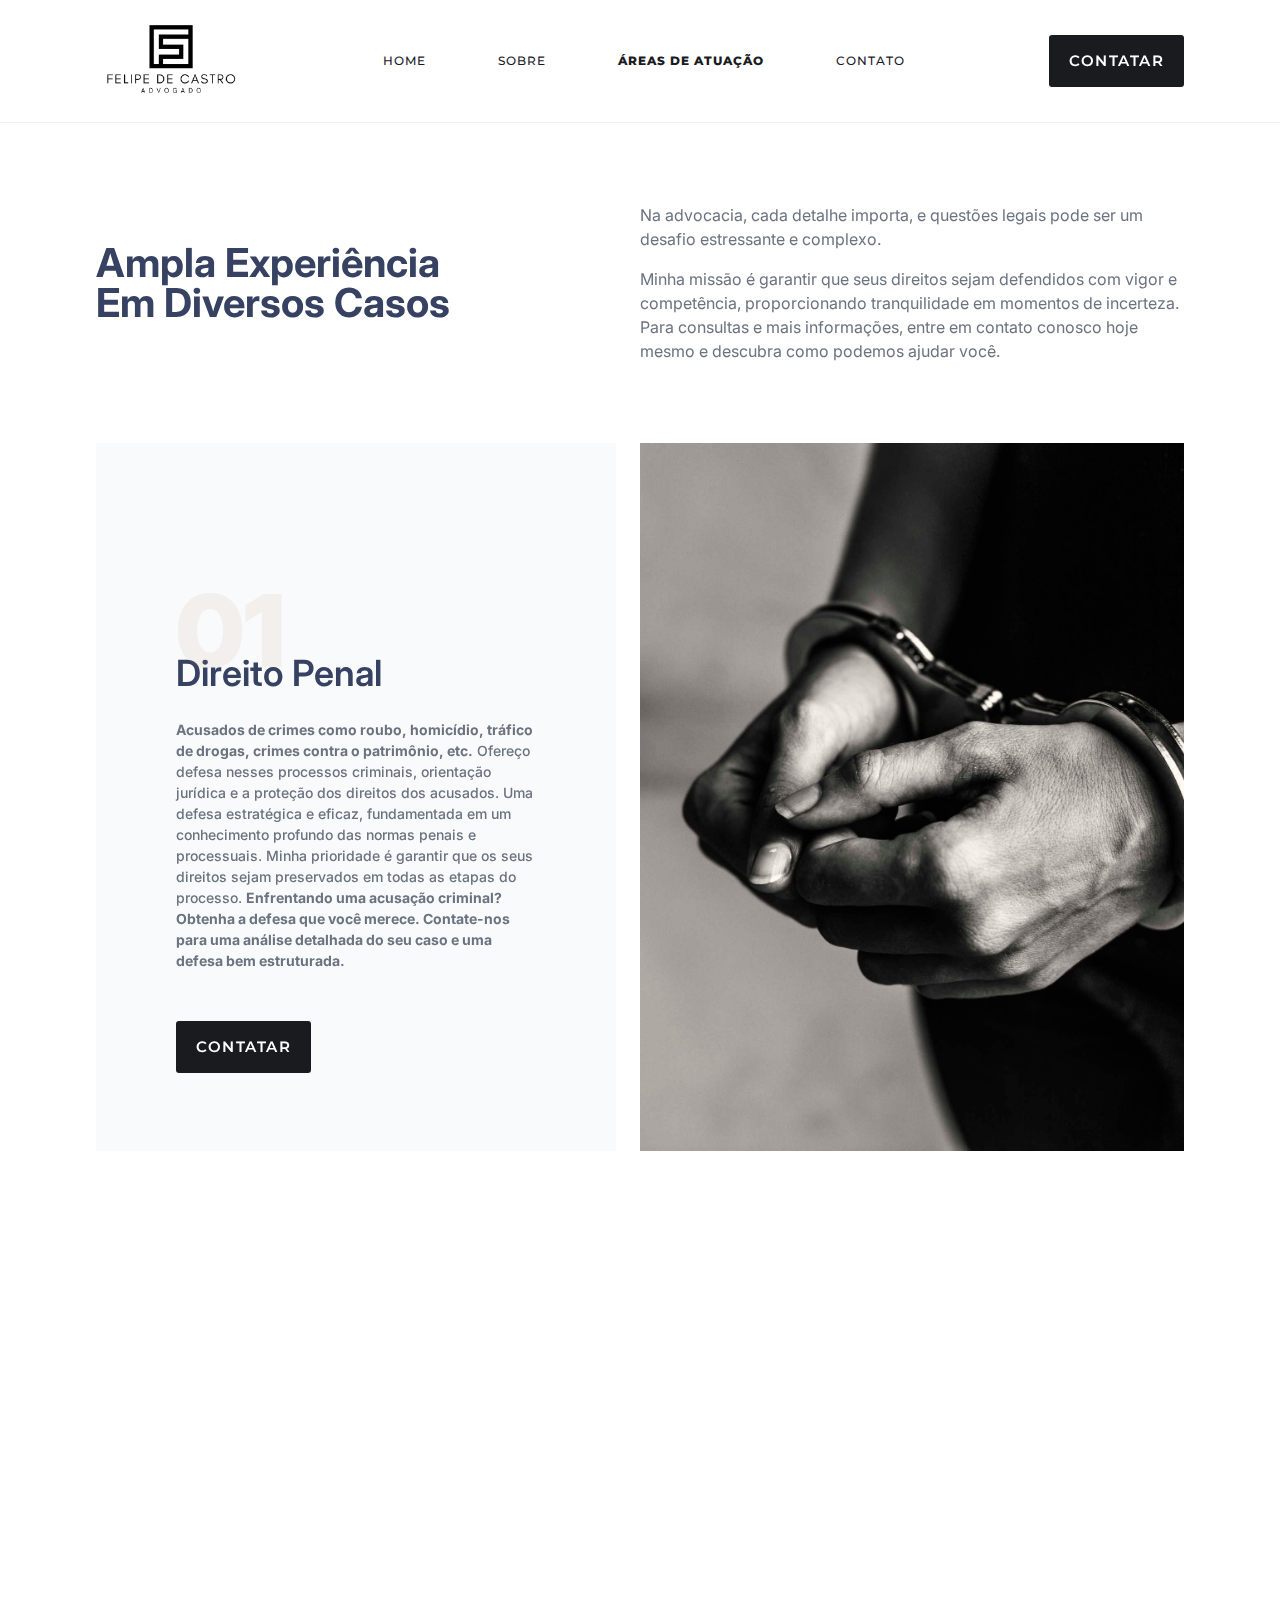
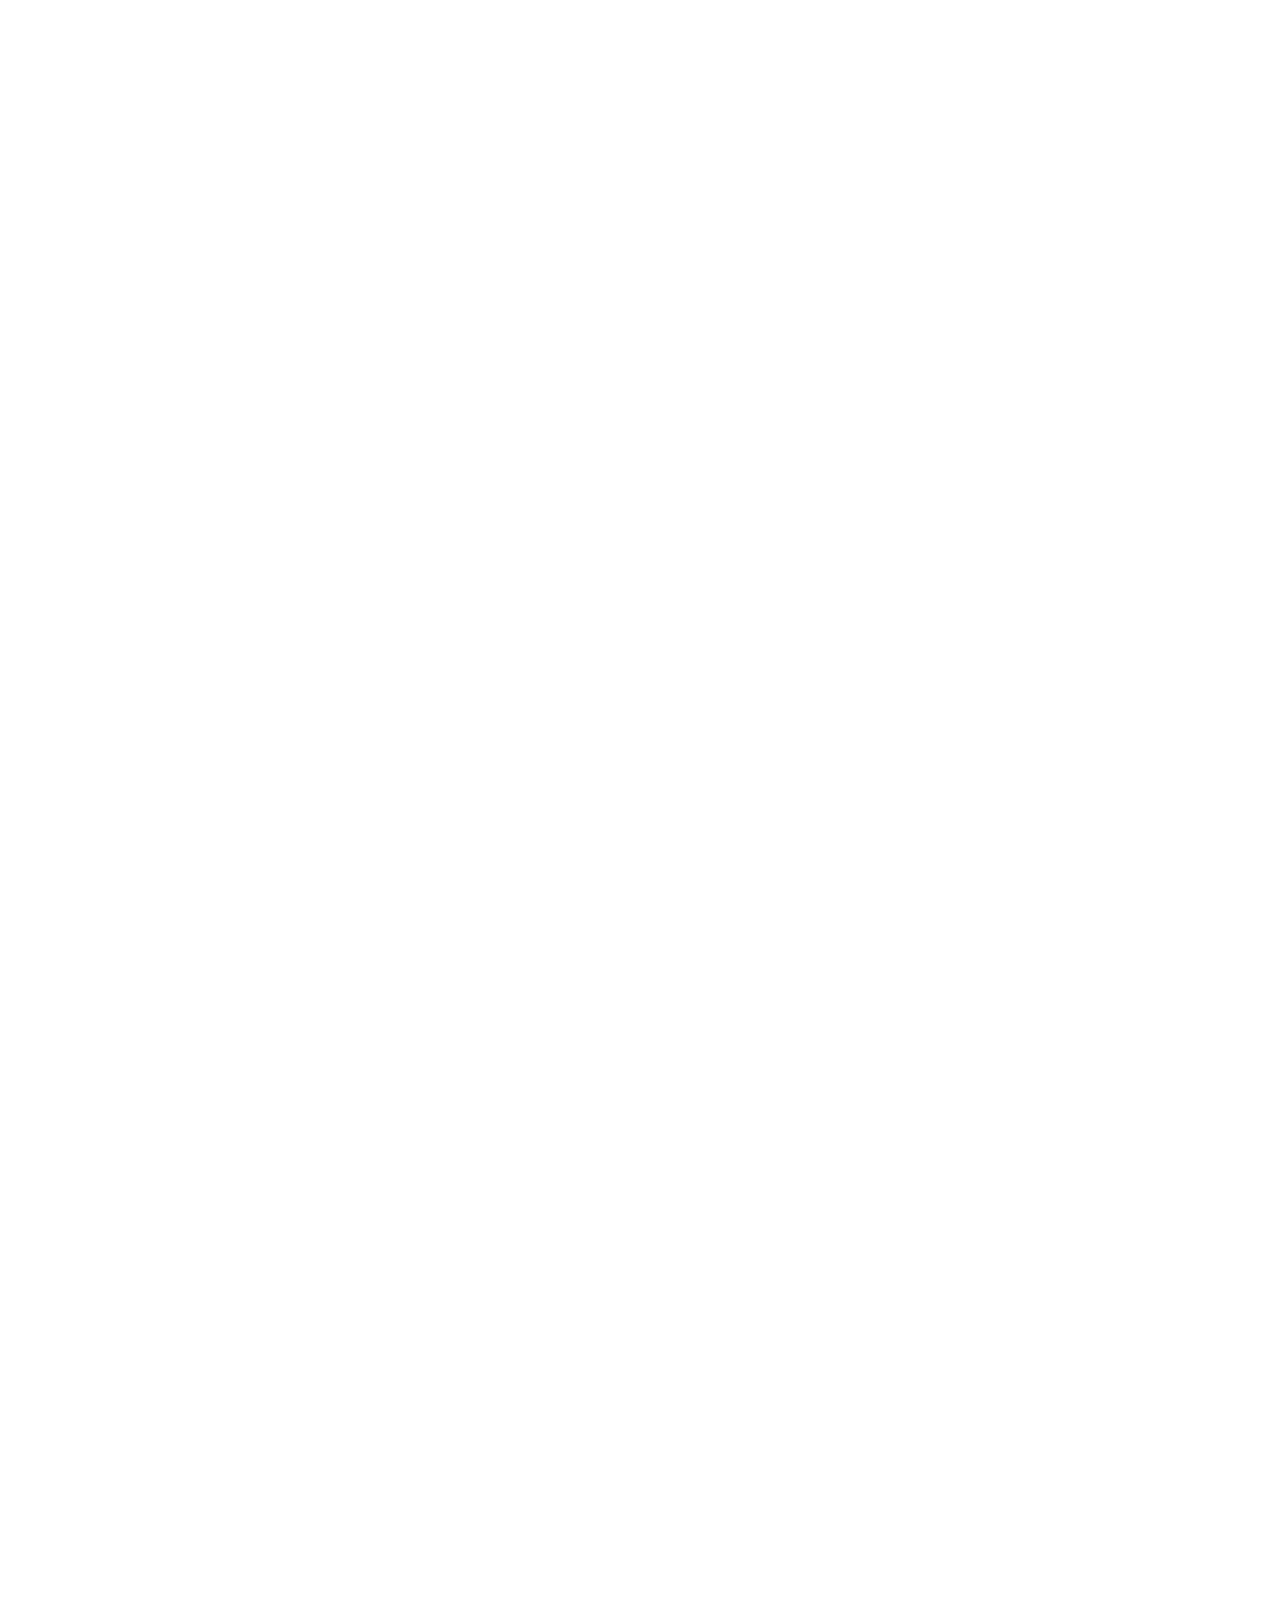
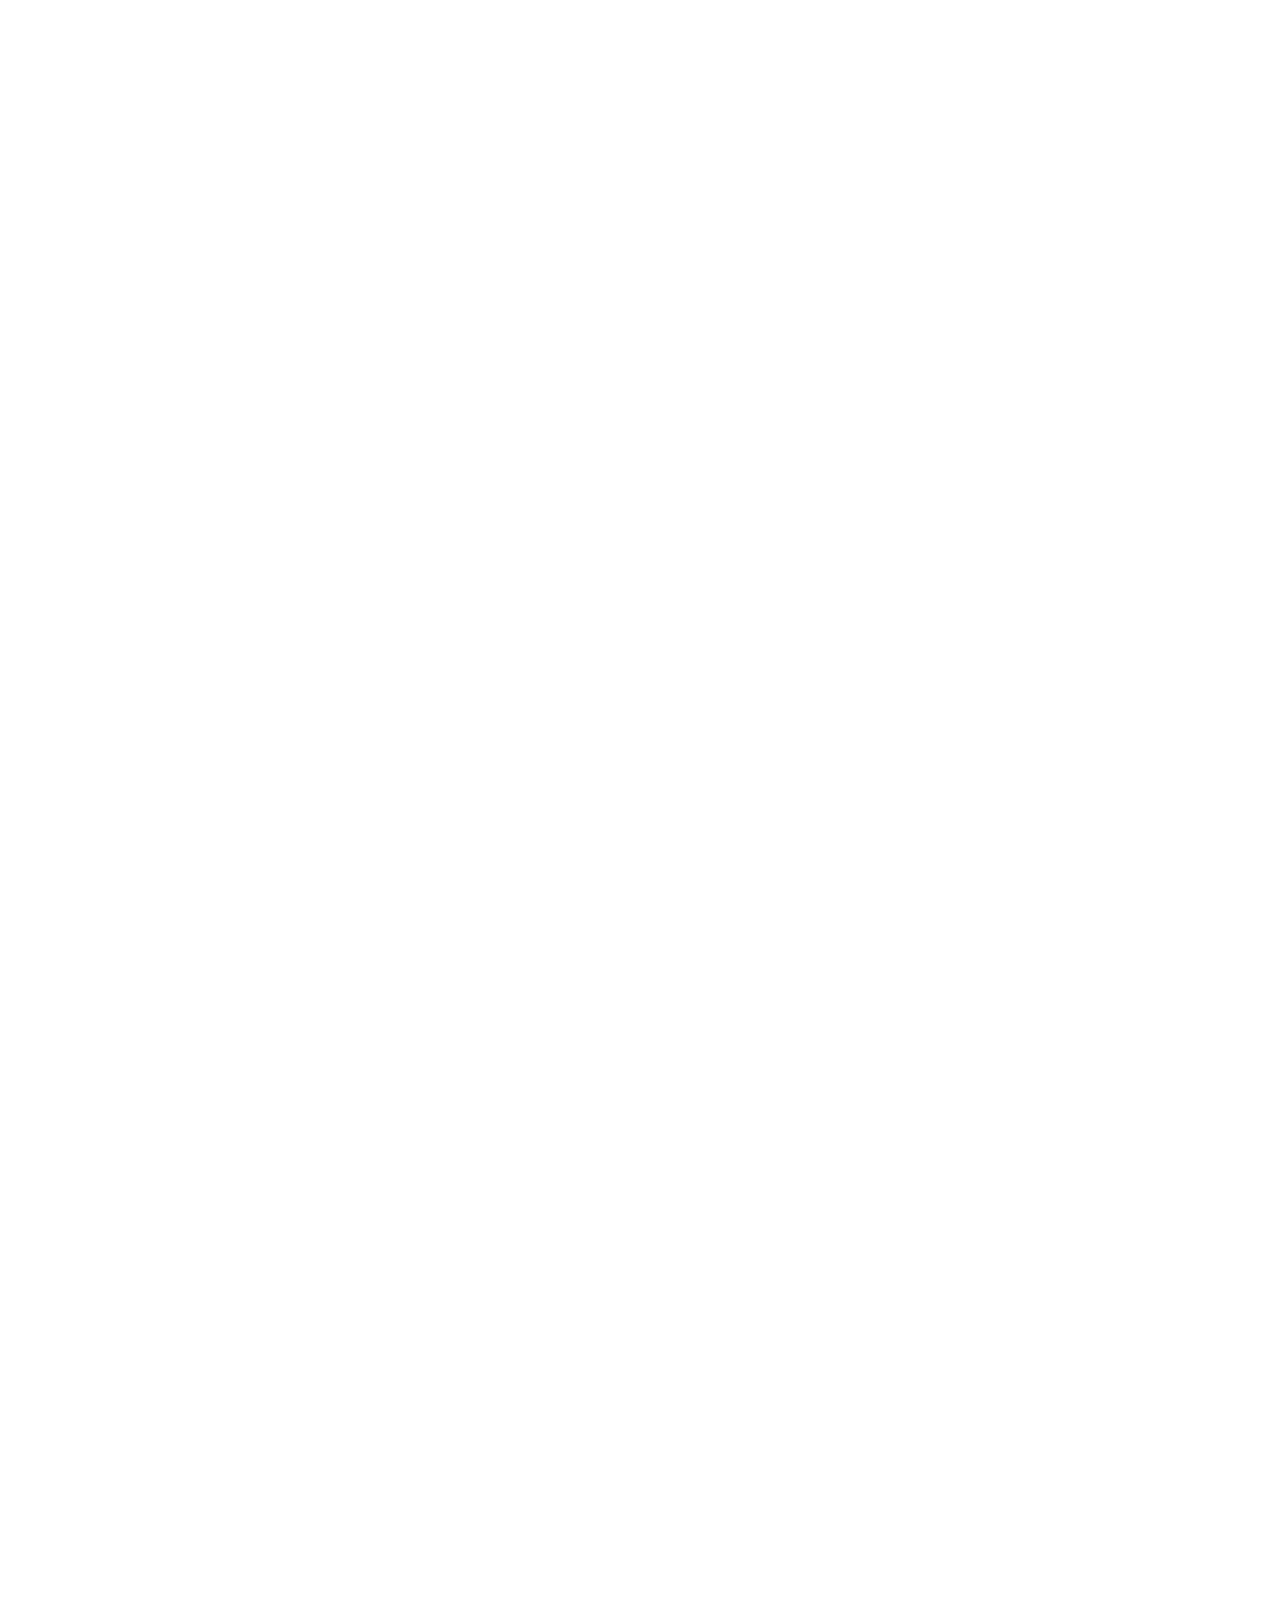
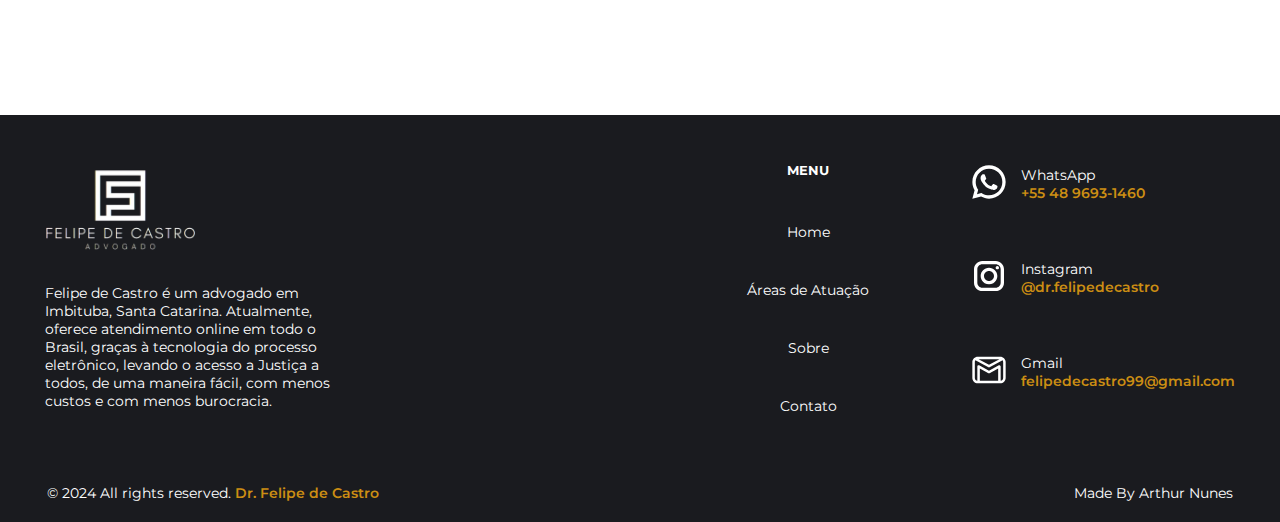
==== commit c5ae5c6f: "Add files via upload" ====
--- a/areasdeatuacao/index.html
+++ b/areasdeatuacao/index.html
@@ -25,7 +25,7 @@
         
         <div class="btn-nav">
             <a href="/contato/" class="btn contact-btn">CONTATAR</a>
-            <input type="button" id="menu">
+            <input type="button" class="menu">
         </div>
     </header>
 
--- a/style/main.css
+++ b/style/main.css
@@ -1,10 +1,4 @@
-@import url("https://fonts.googleapis.com/css2?family=Inter:wght@100..900&family=Kaisei+Opti&family=Montserrat:ital,wght@0,100..900;1,100..900&family=Mulish:ital,wght@0,200..1000;1,200..1000&family=Playfair+Display:ital,wght@0,400..900;1,400..900&family=Raleway:ital,wght@0,100..900;1,100..900&display=swap");
-* {
-  box-sizing: border-box;
-  margin: 0;
-  padding: 0;
-}
-
+@import url("https://fonts.googleapis.com/css2?family=Inter:wght@100..900&family=Kaisei+Opti&family=Montserrat:ital,wght@0,100..900;1,100..900&family=Mulish:ital,wght@0,200..1000;1,200..1000&family=Lora:ital,wght@0,400..700;1,400..700&family=Plus+Jakarta+Sans:ital,wght@0,200..800;1,200..800&family=Playfair+Display:ital,wght@0,400..900;1,400..900&family=Raleway:ital,wght@0,100..900;1,100..900&display=swap");
 @keyframes fade-in {
   0% {
     opacity: 0;
@@ -44,6 +38,17 @@
   box-sizing: border-box;
 }
 
+#main-wrapper {
+  background-image: url("../resources/bg_black_blur_img.png");
+  background-size: cover;
+  background-position: center;
+}
+
+#wrapper {
+  width: 100%;
+  overflow-x: hidden;
+}
+
 .btn-nav {
   display: flex;
   align-items: center;
@@ -58,13 +63,11 @@
   align-items: center;
   justify-content: space-between;
   border-bottom: 0.7px solid rgba(0, 0, 0, 0.062);
-  padding: 25px 0;
-  width: 85%;
-  margin-left: 7.5%;
+  padding: 25px 7.5%;
 }
 @media (min-width: 0px) and (max-width: 1036px) {
   header {
-    margin-left: 6%;
+    padding-left: 6%;
   }
 }
 
@@ -86,16 +89,19 @@
   text-decoration: none;
   border: none;
   background-color: #1a1b1f;
-  letter-spacing: 2px;
+  font-family: "Montserrat", sans-serif;
+  font-size: max(0.7vw, 15px);
+  font-weight: 500;
   box-sizing: border-box;
   color: #FFFFFF;
   cursor: pointer;
   display: inline-block;
-  font-size: 13.5px;
   line-height: 20px;
   font-weight: 600;
   outline: none;
-  padding: 17px 25px;
+  padding: max(0.7vw, 16px) max(0.9vw, 20px);
+  letter-spacing: 1.5px;
+  border-radius: 3px;
   text-align: center;
   text-decoration: none;
   transition: all 300ms cubic-bezier(0.23, 1, 0.32, 1);
@@ -127,11 +133,11 @@
     padding: min(3vw, 17px) 3.5vw;
   }
 }
-#menu {
+.menu {
   display: none;
 }
 @media (min-width: 0px) and (max-width: 1036px) {
-  #menu {
+  .menu {
     display: block;
     background-color: transparent;
     border: none;
@@ -194,6 +200,21 @@
   padding: 20px;
 }
 
+.bg-trans {
+  background-color: transparent;
+  color: #fff;
+}
+@media (min-width: 0px) and (max-width: 1036px) {
+  .bg-trans {
+    background-color: #000000;
+    color: #ffffff;
+  }
+}
+
+.black {
+  background-color: transparent;
+}
+
 .active {
   font-weight: 800;
 }
@@ -201,97 +222,6 @@
   .active {
     background-color: #1a1b1f;
     color: #ffffff;
-  }
-}
-
-.hero-wrap {
-  padding-left: 7.5vw;
-  padding-top: 120px;
-  padding-bottom: 90px;
-  padding-right: 7.5vw;
-  background-color: black;
-  max-width: 100vw;
-  width: 100vw;
-}
-@media (min-width: 0px) and (max-width: 1036px) {
-  .hero-wrap {
-    padding-bottom: 60px;
-  }
-}
-.hero-wrap span {
-  font-family: "Playfair Display", serif;
-  color: #DFAE4F;
-  font-weight: bold;
-  font-size: max(5vw, 50px);
-  line-height: 100%;
-  font-style: italic;
-  letter-spacing: 1px;
-}
-@media (min-width: 0px) and (max-width: 1036px) {
-  .hero-wrap span {
-    font-size: 38px;
-  }
-}
-.hero-wrap .hero-title {
-  font-family: "Raleway", sans-serif;
-  color: #ffffff;
-  font-size: max(5vw, 50px);
-  line-height: 1;
-  font-weight: 700;
-  letter-spacing: 2px;
-  margin-bottom: 40px;
-}
-.hero-wrap .hero-text {
-  font-family: "Inter", sans-serif;
-  font-weight: 500;
-  font-size: 17px;
-  line-height: 1.4;
-  color: #f3f4f6;
-  margin-bottom: 50px;
-  width: 100%;
-}
-.hero-wrap .line-space {
-  display: block;
-  margin-bottom: 30px;
-}
-.hero-wrap p {
-  width: 60%;
-}
-.hero-wrap .mobile {
-  display: none;
-}
-.hero-wrap .desktop {
-  width: 45%;
-}
-.hero-wrap .desktop :first-child {
-  margin-bottom: 15px;
-}
-@media (min-width: 0px) and (max-width: 1036px) {
-  .hero-wrap p {
-    width: 100%;
-    min-width: none;
-  }
-  .hero-wrap .hero-title {
-    font-size: max(6vw, 35px);
-  }
-  .hero-wrap .hero-title span {
-    font-size: max(6vw, 35px);
-  }
-  .hero-wrap .hero-text {
-    font-size: 14.5px;
-  }
-  .hero-wrap .desktop {
-    display: none;
-  }
-  .hero-wrap .mobile {
-    display: block;
-  }
-  .hero-wrap .mobile :first-child {
-    margin-bottom: 10px;
-  }
-  .hero-wrap .btn {
-    font-size: 14px;
-    padding: 13px;
   }
 }
 
@@ -358,10 +288,8 @@
 }
 
 .gold-btn {
-  font-size: 16px;
   background-image: linear-gradient(160deg, #ac7200, #DFAE4F);
   box-shadow: rgba(223, 175, 79, 0.5568627451) 0 8px 15px;
-  border-radius: 5px;
 }
 .gold-btn:hover {
   transform: translateY(-2px);
@@ -442,7 +370,7 @@
      object-fit: cover;
 }
 #carrossel #carrossel-container #items .item .item-text-wrapper {
-  background-image: url("../resources/bg_black_blur_img.jpg");
+  background-image: url("../resources/bg_black_blur_img.png");
   background-position: -600px;
   background-size: auto, auto;
   width: 50%;
@@ -492,10 +420,10 @@
     height: 500px;
   }
   #carrossel #carrossel-container #items .item .item-text-wrapper h2 {
-    font-size: max(9vw, 28px);
+    font-size: max(6vw, 28px);
   }
   #carrossel #carrossel-container #items .item .item-text-wrapper p {
-    font-size: max(3.5vw, 12px);
+    font-size: max(1.8vw, 12px);
     margin-top: 20px;
     width: 100%;
   }
@@ -702,7 +630,7 @@
 }
 
 #contact {
-  background-image: url("../resources/bg_black_blur_img.jpg");
+  background-image: url("../resources/bg_black_blur_img.png");
   background-position: 0 0, 0 0;
   background-size: cover;
   padding: 90px 0;
@@ -736,7 +664,6 @@
 
 footer {
   background-color: #1a1b1f;
-  margin-top: 100px;
   color: #fff;
   font-size: 14px;
 }
@@ -902,4 +829,102 @@
   #footer-links-wrapper #footer-links :nth-child(3) {
     margin-bottom: 0;
   }
+}
+
+.white-bg {
+  background-color: #fff;
+  color: #1a1b1f;
+  box-shadow: rgba(255, 255, 255, 0.5568627451) 0 5px 15px;
+}
+.white-bg:hover {
+  transform: translateY(-2px);
+}
+
+.hero-wrap {
+  background-color: transparent;
+  padding: 0 7.5vw;
+  border-bottom: 0.7px solid rgba(0, 0, 0, 0.062);
+  display: flex;
+}
+.hero-wrap #hero-txt-wp {
+  padding-top: 60px;
+  padding-bottom: 170px;
+  width: 100%;
+}
+.hero-wrap #hero-txt-wp #sech1 {
+  margin-left: min(4vw, 50px);
+  padding-bottom: min(2vw, 25px);
+  padding-top: 10px;
+}
+.hero-wrap #hero-txt-wp h1 {
+  font-family: "Lora", serif;
+  font-size: min(17.5vw, 160px);
+  font-weight: 500;
+  color: #fff;
+  line-height: 100%;
+  width: 100%;
+}
+.hero-wrap #hero-txt-wp .sub-title {
+  display: inline-flex;
+  margin-left: min(4vw, 50px);
+  padding-bottom: min(3vw, 35px);
+}
+.hero-wrap #hero-txt-wp .sub-title h4 {
+  padding-right: min(1vw, 15px);
+  background: linear-gradient(165deg, #ac7200, #DFAE4F);
+  -webkit-background-clip: text;
+  -webkit-text-fill-color: transparent;
+  background-clip: text;
+  text-transform: uppercase;
+  letter-spacing: 2px;
+  font-size: min(3vw, 17px);
+  font-weight: 500;
+  line-height: 20px;
+  text-shadow: 0 0 5px #DFAE4F;
+}
+.hero-wrap p {
+  margin-left: min(4vw, 50px);
+  width: 47%;
+  font-size: max(0.9vw, 14px);
+  color: #fff;
+  font-weight: 300;
+  letter-spacing: 0.5px;
+  word-spacing: 3px;
+  font-family: "Plus Jakarta Sans", sans-serif;
+}
+@media (min-width: 0px) and (max-width: 1036px) {
+  .hero-wrap #hero-txt-wp {
+    padding: 60px 1vw 150px 0;
+  }
+  .hero-wrap #hero-txt-wp #sech1 {
+    margin: 0;
+    padding: 16px 0 0 1vw;
+  }
+  .hero-wrap #hero-txt-wp .sub-title {
+    display: inline-flex;
+    margin: 0;
+    flex-wrap: wrap;
+    padding: 20px 0 20px 1vw;
+  }
+  .hero-wrap #hero-txt-wp .sub-title h4 {
+    font-size: min(3.5vw, 17px);
+  }
+  .hero-wrap p {
+    margin: 0;
+    padding-left: 1vw;
+    width: 100%;
+    font-size: max(1vw, 14px);
+  }
+}
+
+@media (min-width: 0px) and (max-width: 1036px) {
+  .w-logo {
+    content: url("../resources/fdc-w.png");
+  }
+}
+
+@media (min-width: 0px) and (max-width: 1036px) {
+  .w-menu {
+    background-image: url("../resources/menu-w.svg");
+  }
 }/*# sourceMappingURL=main.css.map */